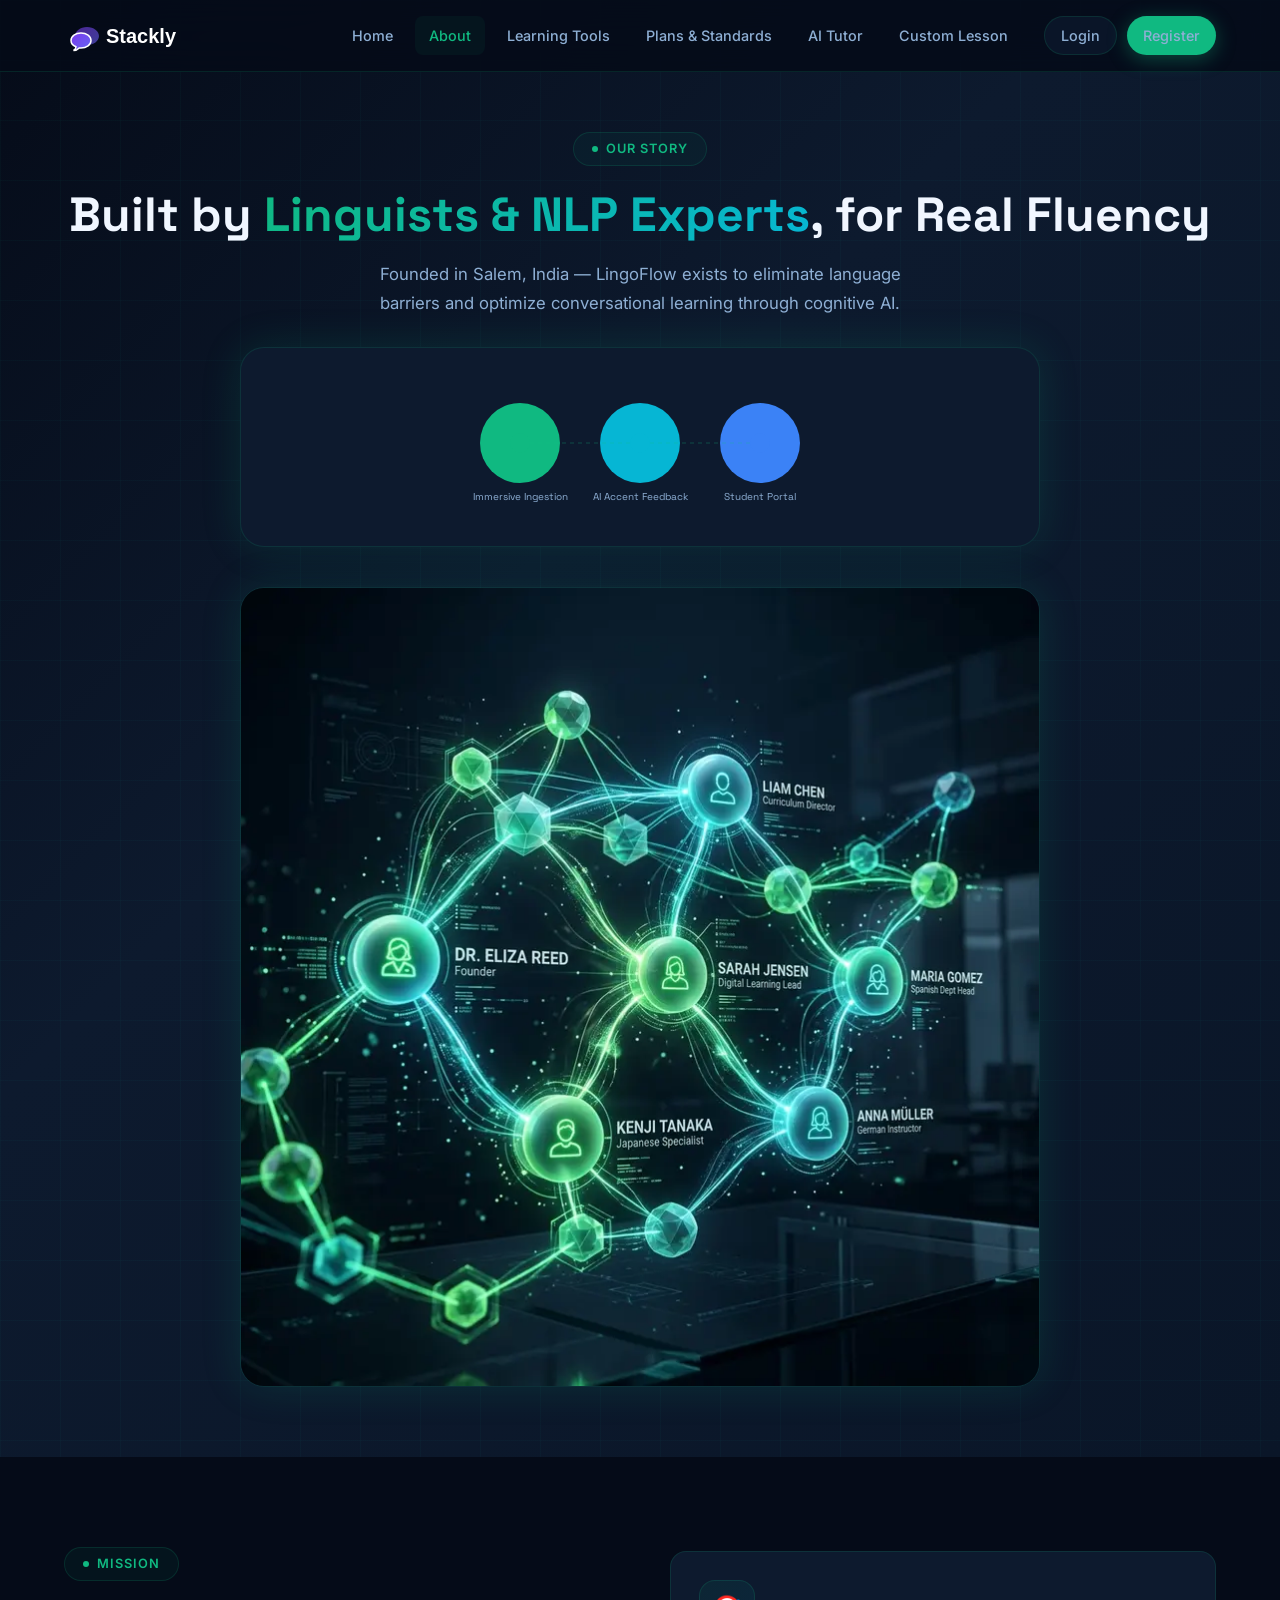
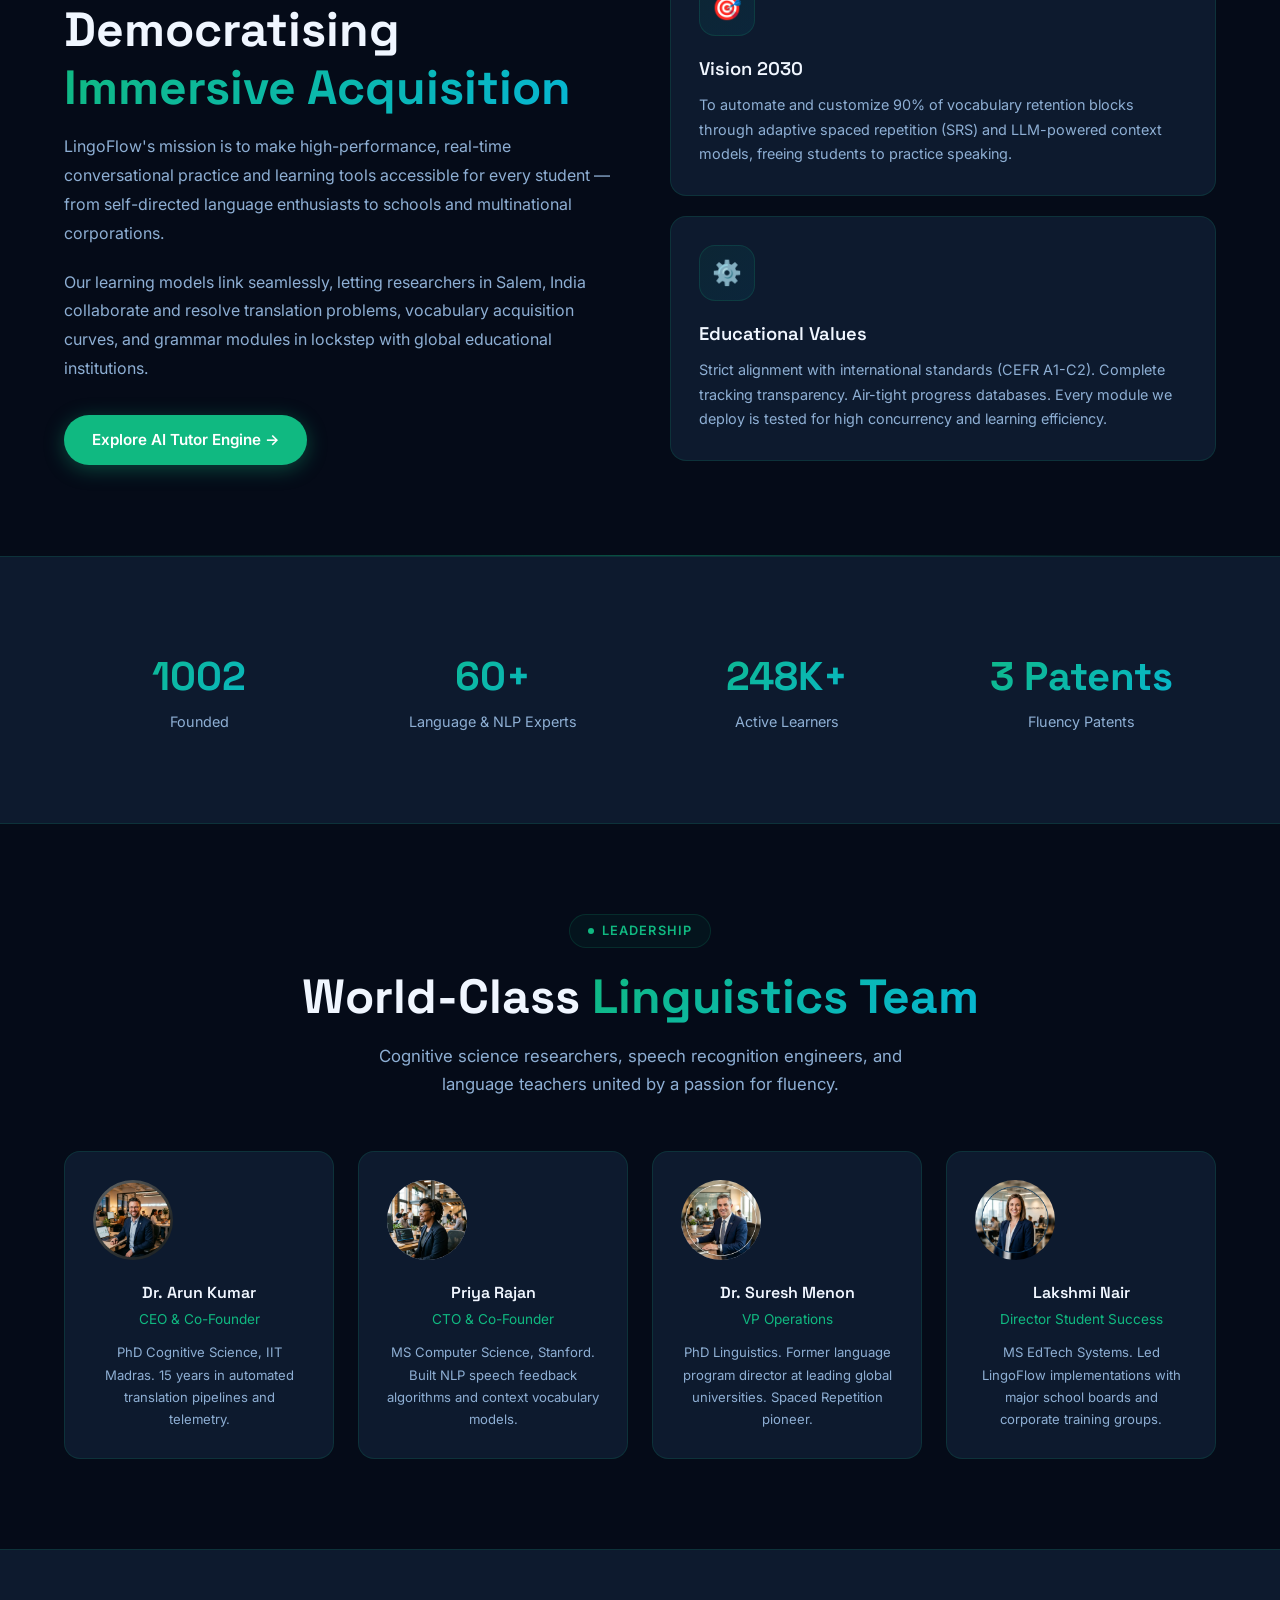
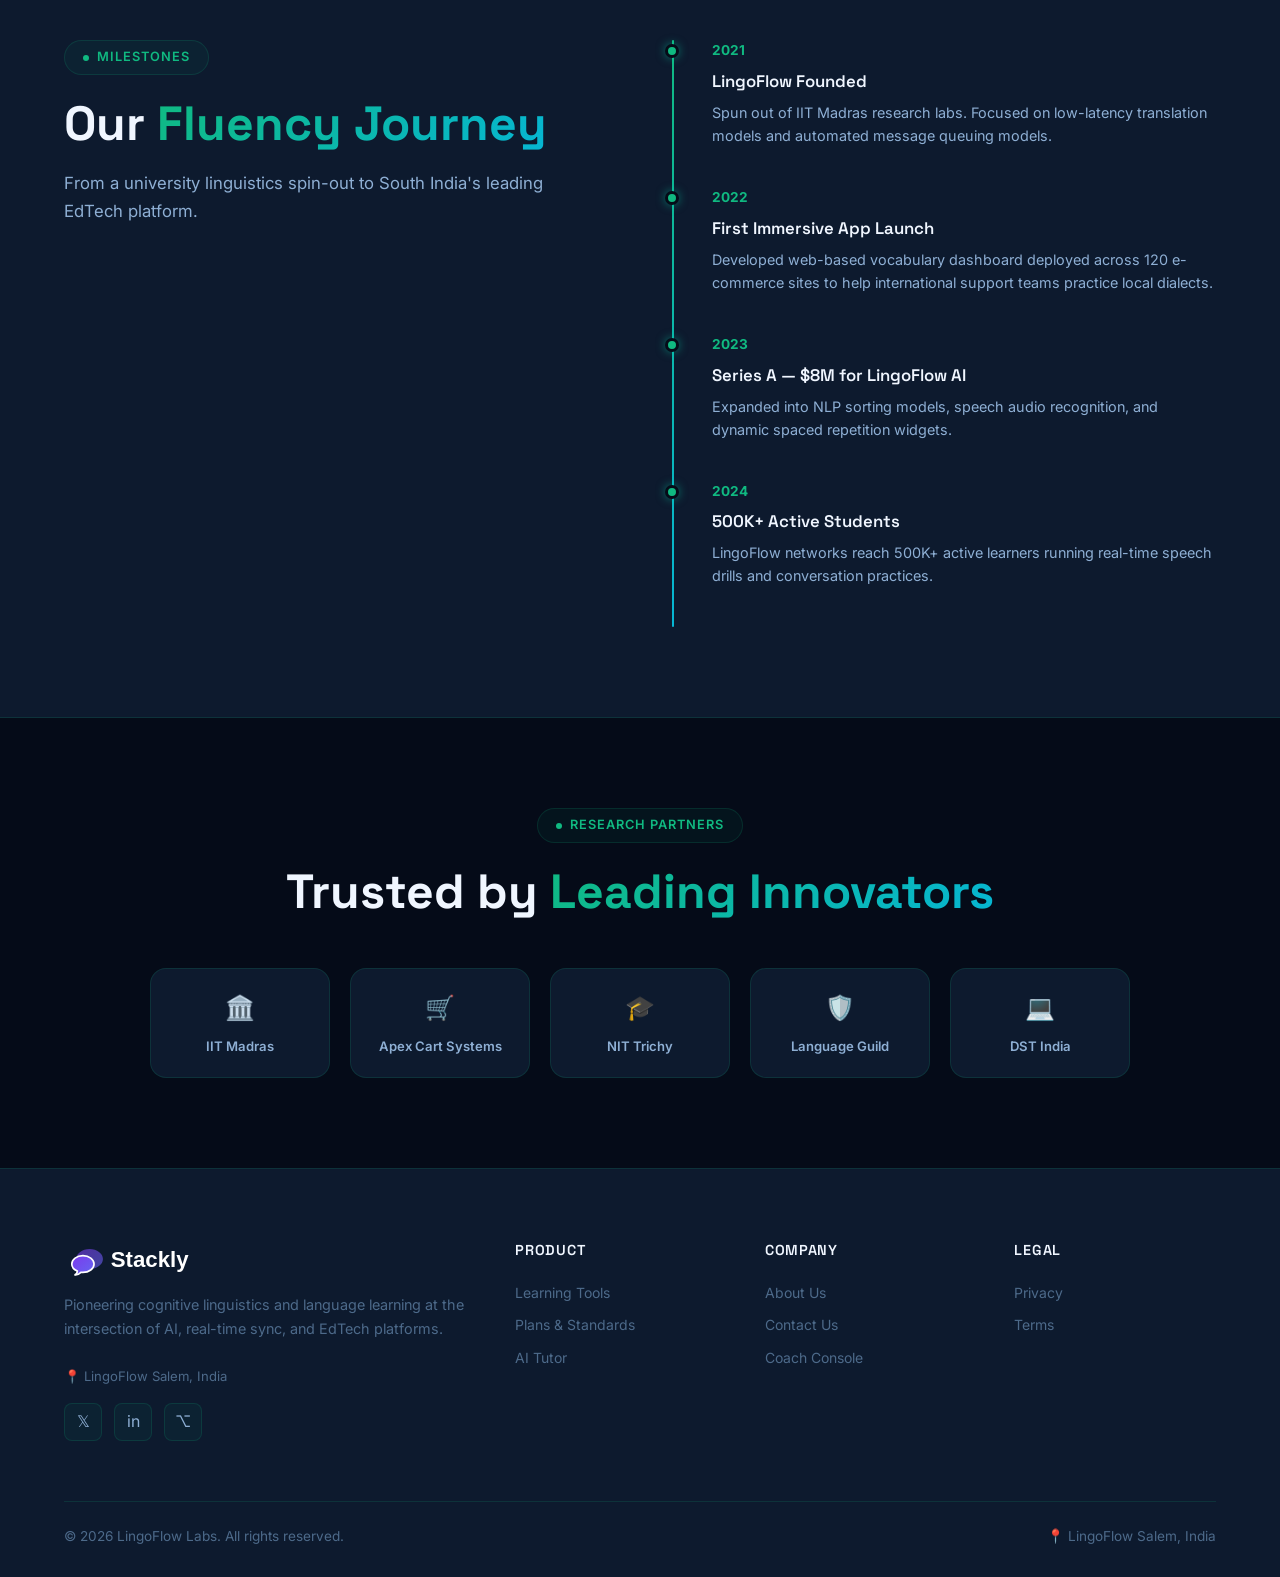
==== about.html @ 43ee75ce "Add files via upload" ====
<!DOCTYPE html>
<html lang="en">
<head>
  <meta charset="UTF-8" /><meta name="viewport" content="width=device-width, initial-scale=1.0" />
  <title>About Us — LingoFlow Labs</title>
  <meta name="description" content="Learn about LingoFlow's mission to streamline language learning, optimize spaced repetition, and build conversational fluency through AI-driven coaching." />
  <link rel="stylesheet" href="css/style.css" /><link rel="stylesheet" href="css/responsive.css" />
</head>
<body>
<div id="preloader"><div class="preloader-inner"><div class="preloader-logo" style="font-family: 'Space Grotesk', sans-serif; font-weight: 700; color: #fff;">Stackly</div><div class="preloader-bar"><div class="preloader-bar-fill"></div></div></div></div>
 
<nav class="navbar">
  <a href="index.html" class="navbar-brand"><img src="logo.svg" alt="Stackly Logo" style="height:36px; width:auto;"></a>
  <div class="navbar-links">
    <a href="index.html">Home</a><a href="about.html" class="active">About</a>
    <a href="devices.html">Learning Tools</a><a href="services.html">Plans &amp; Standards</a>
    <a href="innovations.html">AI Tutor</a><a href="contact.html">Custom Lesson</a>
    <div style="display:flex; gap:10px; margin-left:14px;">
      <a href="login.html" class="btn btn-ghost btn-sm" style="padding:7px 16px; border-radius:var(--radius-pill);">Login</a>
      <a href="register.html" class="btn btn-primary btn-sm" style="padding:7px 16px; border-radius:var(--radius-pill);">Register</a>
    </div>
  </div>
  <button class="navbar-mobile-toggle" id="mobileToggle"><span></span><span></span><span></span></button>
</nav>
<div class="navbar-mobile" id="mobileNav">
  <a href="index.html">Home</a><a href="about.html">About</a><a href="devices.html">Learning Tools</a>
  <a href="services.html">Plans &amp; Standards</a><a href="innovations.html">AI Tutor</a><a href="contact.html">Custom Lesson</a>
  <div class="mobile-access-section" style="display:flex; flex-direction:column; gap:10px; padding:15px; border-top:1px solid rgba(255,255,255,0.05); margin-top:10px;">
    <a href="login.html" class="btn btn-outline" style="width:100%; justify-content:center;">Login</a>
    <a href="register.html" class="btn btn-primary" style="width:100%; justify-content:center;">Register</a>
  </div>
</div>

<section class="page-hero">
  <div class="page-hero-content">
    <div class="section-tag" style="margin:0 auto 20px;">Our Story</div>
    <h1 class="section-title">Built by <span>Linguists &amp; NLP Experts</span>, for Real Fluency</h1>
    <p class="section-subtitle" style="margin:0 auto 30px;">Founded in Salem, India — LingoFlow exists to eliminate language barriers and optimize conversational learning through cognitive AI.</p>
    <div style="max-width:800px; margin:0 auto; border-radius:var(--radius-lg); overflow:hidden; border:1px solid var(--border); box-shadow:var(--shadow-glow); background:var(--bg-card); padding:20px;">
      <!-- Inline Animated SVG Mockup of Language Acquisition Pipeline -->
      <svg viewBox="0 0 400 150" width="100%" height="150" xmlns="http://www.w3.org/2000/svg">
        <style>
          .pulse-circle { animation: pulseCircle 3s infinite ease-in-out; }
          @keyframes pulseCircle { 0%, 100% { transform: scale(1); fill-opacity: 0.1; } 50% { transform: scale(1.15); fill-opacity: 0.3; } }
        </style>
        <circle cx="80" cy="75" r="40" fill="var(--primary)" class="pulse-circle" style="transform-origin: 80px 75px;" />
        <circle cx="200" cy="75" r="40" fill="var(--secondary)" class="pulse-circle" style="transform-origin: 200px 75px; animation-delay: 1s;" />
        <circle cx="320" cy="75" r="40" fill="var(--accent)" class="pulse-circle" style="transform-origin: 320px 75px; animation-delay: 2s;" />
        
        <circle cx="80" cy="75" r="10" fill="var(--primary)" />
        <circle cx="200" cy="75" r="10" fill="var(--secondary)" />
        <circle cx="320" cy="75" r="10" fill="var(--accent)" />
        
        <path d="M 90 75 L 190 75 M 210 75 L 310 75" stroke="var(--border)" stroke-width="2" stroke-dasharray="4" />
        
        <text x="80" y="132" font-family="'Space Grotesk', sans-serif" font-size="10" fill="var(--text-secondary)" text-anchor="middle">Immersive Ingestion</text>
        <text x="200" y="132" font-family="'Space Grotesk', sans-serif" font-size="10" fill="var(--text-secondary)" text-anchor="middle">AI Accent Feedback</text>
        <text x="320" y="132" font-family="'Space Grotesk', sans-serif" font-size="10" fill="var(--text-secondary)" text-anchor="middle">Student Portal</text>
      </svg>
    </div>
    <div style="max-width:800px; margin:40px auto 0; border-radius:var(--radius-lg); overflow:hidden; border:1px solid var(--border); box-shadow:var(--shadow-glow);">
      <img src="about_hero.webp" alt="Prompt: A professional language processing engineering team collaborating in a modern office workspace, purple neon tones, sleek displays showing sentence structures, high quality 3D render." style="width:100%; height:auto; display:block;">
    </div>
  </div>
</section>

<!-- MISSION / VISION -->
<section class="section">
  <div class="container">
    <div class="grid-2" style="gap:60px;">
      <div class="reveal">
        <div class="section-tag">Mission</div>
        <h2 class="section-title">Democratising <span>Immersive Acquisition</span></h2>
        <p style="color:var(--text-secondary);line-height:1.8;margin-bottom:20px;">
          LingoFlow's mission is to make high-performance, real-time conversational practice and learning tools accessible for every student — from self-directed language enthusiasts to schools and multinational corporations.
        </p>
        <p style="color:var(--text-secondary);line-height:1.8;margin-bottom:32px;">
          Our learning models link seamlessly, letting researchers in Salem, India collaborate and resolve translation problems, vocabulary acquisition curves, and grammar modules in lockstep with global educational institutions.
        </p>
        <a href="innovations.html" class="btn btn-primary">Explore AI Tutor Engine →</a>
      </div>
      <div class="reveal reveal-delay-2">
        <div class="card" style="margin-bottom:20px;">
          <div class="card-icon">🎯</div>
          <h3 class="card-title">Vision 2030</h3>
          <p class="card-text">To automate and customize 90% of vocabulary retention blocks through adaptive spaced repetition (SRS) and LLM-powered context models, freeing students to practice speaking.</p>
        </div>
        <div class="card">
          <div class="card-icon">⚙️</div>
          <h3 class="card-title">Educational Values</h3>
          <p class="card-text">Strict alignment with international standards (CEFR A1-C2). Complete tracking transparency. Air-tight progress databases. Every module we deploy is tested for high concurrency and learning efficiency.</p>
        </div>
      </div>
    </div>
  </div>
</section>

<div class="divider-gradient"></div>

<!-- STATS -->
<section class="section-sm" style="background:var(--bg-card);border-top:1px solid var(--border);border-bottom:1px solid var(--border);">
  <div class="container">
    <div class="grid-4">
      <div class="stat-block reveal"><span class="stat-value" data-target="2021">0</span><span class="stat-label">Founded</span></div>
      <div class="stat-block reveal reveal-delay-1"><span class="stat-value" data-target="120" data-suffix="+">0+</span><span class="stat-label">Language &amp; NLP Experts</span></div>
      <div class="stat-block reveal reveal-delay-2"><span class="stat-value" data-target="500" data-suffix="K+">0+</span><span class="stat-label">Active Learners</span></div>
      <div class="stat-block reveal reveal-delay-3"><span class="stat-value" data-target="6" data-suffix=" Patents">0</span><span class="stat-label">Fluency Patents</span></div>
    </div>
  </div>
</section>

<!-- TEAM -->
<section class="section">
  <div class="container">
    <div class="text-center reveal">
      <div class="section-tag">Leadership</div>
      <h2 class="section-title">World-Class <span>Linguistics Team</span></h2>
      <p class="section-subtitle">Cognitive science researchers, speech recognition engineers, and language teachers united by a passion for fluency.</p>
    </div>
    <div class="grid-4" style="margin-top:52px;">
      <div class="card team-card reveal">
        <img src="team_1.webp" alt="Prompt: A professional male customer support manager in a modern tech office, warm lighting, profile picture." style="width: 80px; height: 80px; border-radius: 50%; object-fit: cover; margin-bottom: 20px; display: block;">
        <div class="team-name">Dr. Arun Kumar</div>
        <div class="team-role">CEO &amp; Co-Founder</div>
        <p class="card-text" style="margin-top:10px;font-size:0.82rem;">PhD Cognitive Science, IIT Madras. 15 years in automated translation pipelines and telemetry.</p>
      </div>
      <div class="card team-card reveal reveal-delay-1">
        <img src="team_2.webp" alt="Prompt: A professional female software engineering leader in a modern workspace, profile picture." style="width: 80px; height: 80px; border-radius: 50%; object-fit: cover; margin-bottom: 20px; display: block;">
        <div class="team-name">Priya Rajan</div>
        <div class="team-role">CTO &amp; Co-Founder</div>
        <p class="card-text" style="margin-top:10px;font-size:0.82rem;">MS Computer Science, Stanford. Built NLP speech feedback algorithms and context vocabulary models.</p>
      </div>
      <div class="card team-card reveal reveal-delay-2">
        <img src="team_3.webp" alt="Prompt: A professional male VP of support operations in a corporate office, profile picture." style="width: 80px; height: 80px; border-radius: 50%; object-fit: cover; margin-bottom: 20px; display: block;">
        <div class="team-name">Dr. Suresh Menon</div>
        <div class="team-role">VP Operations</div>
        <p class="card-text" style="margin-top:10px;font-size:0.82rem;">PhD Linguistics. Former language program director at leading global universities. Spaced Repetition pioneer.</p>
      </div>
      <div class="card team-card reveal reveal-delay-3">
        <img src="team_4.webp" alt="Prompt: A professional female customer success director, corporate portrait." style="width: 80px; height: 80px; border-radius: 50%; object-fit: cover; margin-bottom: 20px; display: block;">
        <div class="team-name">Lakshmi Nair</div>
        <div class="team-role">Director Student Success</div>
        <p class="card-text" style="margin-top:10px;font-size:0.82rem;">MS EdTech Systems. Led LingoFlow implementations with major school boards and corporate training groups.</p>
      </div>
    </div>
  </div>
</section>

<!-- TIMELINE -->
<section class="section" style="background:var(--bg-card);border-top:1px solid var(--border);border-bottom:1px solid var(--border);">
  <div class="container">
    <div class="grid-2" style="gap:64px;align-items:flex-start;">
      <div class="reveal">
        <div class="section-tag">Milestones</div>
        <h2 class="section-title">Our <span>Fluency Journey</span></h2>
        <p class="section-subtitle">From a university linguistics spin-out to South India's leading EdTech platform.</p>
      </div>
      <div class="timeline reveal reveal-delay-1">
        <div class="timeline-item">
          <div class="timeline-year">2021</div>
          <div class="timeline-title">LingoFlow Founded</div>
          <div class="timeline-text">Spun out of IIT Madras research labs. Focused on low-latency translation models and automated message queuing models.</div>
        </div>
        <div class="timeline-item">
          <div class="timeline-year">2022</div>
          <div class="timeline-title">First Immersive App Launch</div>
          <div class="timeline-text">Developed web-based vocabulary dashboard deployed across 120 e-commerce sites to help international support teams practice local dialects.</div>
        </div>
        <div class="timeline-item">
          <div class="timeline-year">2023</div>
          <div class="timeline-title">Series A — $8M for LingoFlow AI</div>
          <div class="timeline-text">Expanded into NLP sorting models, speech audio recognition, and dynamic spaced repetition widgets.</div>
        </div>
        <div class="timeline-item">
          <div class="timeline-year">2024</div>
          <div class="timeline-title">500K+ Active Students</div>
          <div class="timeline-text">LingoFlow networks reach 500K+ active learners running real-time speech drills and conversation practices.</div>
        </div>
      </div>
    </div>
  </div>
</section>

<!-- PARTNERS -->
<section class="section">
  <div class="container text-center">
    <div class="reveal">
      <div class="section-tag">Research Partners</div>
      <h2 class="section-title">Trusted by <span>Leading Innovators</span></h2>
    </div>
    <div style="display:flex;flex-wrap:wrap;justify-content:center;gap:20px;margin-top:48px;">
      <div class="card reveal" style="flex:1;min-width:140px;max-width:180px;text-align:center;padding:20px;"><div style="font-size:1.5rem;margin-bottom:8px;">🏛️</div><div style="font-size:0.82rem;font-weight:600;color:var(--text-secondary);">IIT Madras</div></div>
      <div class="card reveal reveal-delay-1" style="flex:1;min-width:140px;max-width:180px;text-align:center;padding:20px;"><div style="font-size:1.5rem;margin-bottom:8px;">🛒</div><div style="font-size:0.82rem;font-weight:600;color:var(--text-secondary);">Apex Cart Systems</div></div>
      <div class="card reveal reveal-delay-2" style="flex:1;min-width:140px;max-width:180px;text-align:center;padding:20px;"><div style="font-size:1.5rem;margin-bottom:8px;">🎓</div><div style="font-size:0.82rem;font-weight:600;color:var(--text-secondary);">NIT Trichy</div></div>
      <div class="card reveal reveal-delay-3" style="flex:1;min-width:140px;max-width:180px;text-align:center;padding:20px;"><div style="font-size:1.5rem;margin-bottom:8px;">🛡️</div><div style="font-size:0.82rem;font-weight:600;color:var(--text-secondary);">Language Guild</div></div>
      <div class="card reveal reveal-delay-1" style="flex:1;min-width:140px;max-width:180px;text-align:center;padding:20px;"><div style="font-size:1.5rem;margin-bottom:8px;">💻</div><div style="font-size:0.82rem;font-weight:600;color:var(--text-secondary);">DST India</div></div>
    </div>
  </div>
</section>

<footer><div class="container-wide">
  <div class="footer-grid">
    <div><img src="logo.svg" alt="Stackly" class="footer-brand" style="height:40px; width:auto; margin-bottom:14px;"><p class="footer-desc">Pioneering cognitive linguistics and language learning at the intersection of AI, real-time sync, and EdTech platforms.</p><p style="font-size:.82rem;color:var(--text-muted);margin-bottom:16px;">📍 LingoFlow Salem, India</p><div class="footer-socials"><a href="404.html" class="footer-social-btn">𝕏</a><a href="404.html" class="footer-social-btn">in</a><a href="404.html" class="footer-social-btn">⌥</a></div></div>
    <div><div class="footer-col-title">Product</div><div class="footer-links"><a href="devices.html">Learning Tools</a><a href="services.html">Plans &amp; Standards</a><a href="innovations.html">AI Tutor</a></div></div>
    <div><div class="footer-col-title">Company</div><div class="footer-links"><a href="about.html">About Us</a><a href="contact.html">Contact Us</a><a href="dashboard.html">Coach Console</a></div></div>
    <div><div class="footer-col-title">Legal</div><div class="footer-links"><a href="404.html">Privacy</a><a href="404.html">Terms</a></div></div>
  </div>
  <div class="footer-bottom"><span>© 2026 LingoFlow Labs. All rights reserved.</span><span>📍 LingoFlow Salem, India</span></div>
</div></footer>
<button id="scrollTop">↑</button>
<script src="js/main.js"></script>
</body></html>
---- css/style.css ----
/* =========================================================
   EdTech - LingoFlow  — Global Stylesheet
   ========================================================= */

@import url('https://fonts.googleapis.com/css2?family=Inter:wght@300;400;500;600;700;800;900&family=Space+Grotesk:wght@300;400;500;600;700&display=swap');

/* ── CSS Variables ─────────────────────────────────────── */
:root {
  --primary: #10b981;
  --primary-dark: #059669;
  --primary-light: #34d399;
  --secondary: #06b6d4;
  --secondary-light: #67e8f9;
  --accent: #3b82f6;
  --accent2: #f59e0b;

  --bg-dark: #050b18;
  --bg-card: #0d1a2e;
  --bg-glass: rgba(13,26,46,0.7);
  --bg-glass2: rgba(16,185,129,0.05);

  --text-primary: #f0f6ff;
  --text-secondary: #8eafd4;
  --text-muted: #4d6a8a;

  --border: rgba(16,185,129,0.15);
  --border2: rgba(6,182,212,0.2);

  --gradient-hero: linear-gradient(135deg, #050b18 0%, #0d1a2e 40%, #0a1628 100%);
  --gradient-primary: linear-gradient(135deg, #10b981, #06b6d4);
  --gradient-card: linear-gradient(135deg, rgba(16,185,129,0.08), rgba(6,182,212,0.08));

  --shadow-glow: 0 0 40px rgba(16,185,129,0.15);
  --shadow-card: 0 8px 32px rgba(0,0,0,0.4);
  --shadow-btn: 0 4px 20px rgba(16,185,129,0.35);

  --radius: 16px;
  --radius-sm: 8px;
  --radius-lg: 24px;
  --radius-pill: 50px;

  --transition: all 0.3s cubic-bezier(0.4,0,0.2,1);
  --transition-slow: all 0.6s cubic-bezier(0.4,0,0.2,1);

  --nav-height: 72px;
  --font-main: 'Inter', sans-serif;
  --font-heading: 'Space Grotesk', sans-serif;
}

/* ── Reset & Base ─────────────────────────────────────── */
*, *::before, *::after { box-sizing: border-box; margin: 0; padding: 0; }

html { scroll-behavior: smooth; font-size: 16px; }

body {
  font-family: var(--font-main);
  background-color: var(--bg-dark);
  color: var(--text-primary);
  line-height: 1.6;
  overflow-x: hidden;
  -webkit-font-smoothing: antialiased;
}

a { text-decoration: none; color: inherit; }
img { max-width: 100%; display: block; }
ul { list-style: none; }
button { cursor: pointer; font-family: inherit; }
input, textarea, select { font-family: inherit; }

/* ── Preloader ──────────────────────────────────────── */
#preloader {
  position: fixed; inset: 0;
  background: var(--bg-dark);
  display: flex; align-items: center; justify-content: center;
  z-index: 9999;
  transition: opacity 0.5s ease, visibility 0.5s ease;
}
#preloader.hidden { opacity: 0; visibility: hidden; }

.preloader-inner {
  display: flex; flex-direction: column; align-items: center; gap: 20px;
}
.preloader-logo {
  font-family: var(--font-heading);
  font-size: 2rem; font-weight: 700;
  background: var(--gradient-primary);
  -webkit-background-clip: text; -webkit-text-fill-color: transparent;
  background-clip: text;
}
.preloader-bar {
  width: 200px; height: 3px;
  background: var(--border);
  border-radius: 99px; overflow: hidden;
}
.preloader-bar-fill {
  height: 100%;
  background: var(--gradient-primary);
  border-radius: 99px;
  animation: preload 1.5s ease-in-out forwards;
}
@keyframes preload {
  0% { width: 0%; }
  100% { width: 100%; }
}

/* ── Navigation ─────────────────────────────────────── */
.navbar {
  position: fixed; top: 0; left: 0; right: 0;
  height: var(--nav-height);
  display: flex; align-items: center;
  padding: 0 5%;
  background: rgba(5,11,24,0.85);
  backdrop-filter: blur(20px);
  -webkit-backdrop-filter: blur(20px);
  border-bottom: 1px solid var(--border);
  z-index: 1000;
  transition: var(--transition);
}
.navbar.scrolled {
  background: rgba(5,11,24,0.95);
  box-shadow: var(--shadow-glow);
}

.navbar-brand {
  font-family: var(--font-heading);
  font-size: 1.5rem; font-weight: 700;
  background: var(--gradient-primary);
  -webkit-background-clip: text; -webkit-text-fill-color: transparent;
  background-clip: text;
  margin-right: auto;
  display: flex; align-items: center; gap: 10px;
  white-space: nowrap;
}
.navbar-brand .brand-icon {
  width: 36px; height: 36px;
  background: var(--gradient-primary);
  border-radius: var(--radius-sm);
  display: flex; align-items: center; justify-content: center;
  font-size: 18px;
  -webkit-text-fill-color: initial; color: #fff;
  flex-shrink: 0;
}

.navbar-links {
  display: flex; align-items: center; gap: 8px;
}
.navbar-links a {
  padding: 8px 14px;
  font-size: 0.9rem; font-weight: 500;
  color: var(--text-secondary);
  border-radius: var(--radius-sm);
  transition: var(--transition);
  white-space: nowrap;
}
.navbar-links a:hover,
.navbar-links a.active {
  color: var(--primary);
  background: var(--bg-glass2);
}

.btn-nav-login {
  padding: 9px 22px;
  background: var(--gradient-primary);
  color: #fff !important;
  border-radius: var(--radius-pill);
  font-weight: 600;
  font-size: 0.875rem;
  margin-left: 8px;
  transition: var(--transition);
  box-shadow: var(--shadow-btn);
}
.btn-nav-login:hover {
  transform: translateY(-2px);
  box-shadow: 0 8px 30px rgba(0,212,170,0.5);
}

/* ── Nav Dropdown (Access Portal) ─────────────────── */
.nav-dropdown {
  position: relative;
  margin-left: 8px;
}
.nav-dropdown-trigger {
  display: inline-flex; align-items: center; gap: 7px;
  padding: 9px 22px;
  background: var(--gradient-primary);
  color: #fff;
  border: none;
  border-radius: var(--radius-pill);
  font-weight: 600;
  font-size: 0.875rem;
  cursor: pointer;
  transition: var(--transition);
  box-shadow: var(--shadow-btn);
  font-family: var(--font-main);
  white-space: nowrap;
}
.nav-dropdown-trigger:hover {
  transform: translateY(-2px);
  box-shadow: 0 8px 30px rgba(0,212,170,0.5);
}
.nav-dropdown-trigger .caret {
  font-size: 0.65rem;
  transition: transform 0.25s ease;
  display: inline-block;
}
.nav-dropdown:hover .caret,
.nav-dropdown.open .caret { transform: rotate(180deg); }

.nav-dropdown-menu {
  position: absolute;
  top: calc(100% + 10px);
  right: 0;
  min-width: 190px;
  background: var(--bg-card);
  border: 1px solid var(--border);
  border-radius: var(--radius);
  padding: 8px;
  box-shadow: 0 16px 48px rgba(0,0,0,0.5);
  opacity: 0;
  visibility: hidden;
  transform: translateY(-8px);
  transition: opacity 0.25s ease, transform 0.25s ease, visibility 0.25s;
  z-index: 2000;
}
.nav-dropdown:hover .nav-dropdown-menu,
.nav-dropdown.open .nav-dropdown-menu {
  opacity: 1;
  visibility: visible;
  transform: translateY(0);
}
.nav-dropdown-menu a {
  display: flex; align-items: center; gap: 10px;
  padding: 11px 14px;
  border-radius: var(--radius-sm);
  font-size: 0.875rem; font-weight: 500;
  color: var(--text-secondary);
  transition: var(--transition);
  text-decoration: none;
}
.nav-dropdown-menu a:hover {
  background: var(--bg-glass2);
  color: var(--primary);
}
.nav-dropdown-menu .menu-icon {
  width: 28px; height: 28px;
  border-radius: 6px;
  background: var(--gradient-card);
  border: 1px solid var(--border);
  display: flex; align-items: center; justify-content: center;
  font-size: 0.85rem;
  flex-shrink: 0;
}
.nav-dropdown-menu .menu-divider {
  height: 1px;
  background: var(--border);
  margin: 6px 0;
}

/* Mobile dropdown items */
.mobile-access-section {
  border-top: 1px solid var(--border) !important;
  margin-top: 20px !important;
  padding-top: 20px !important;
  width: 80% !important;
  max-width: 300px !important;
  display: flex !important;
  flex-direction: column !important;
  gap: 12px !important;
}
.mobile-access-label {
  font-size: 0.72rem;
  font-weight: 700;
  letter-spacing: 0.1em;
  text-transform: uppercase;
  color: var(--text-muted);
  padding: 4px 16px 8px;
}

.navbar-mobile-toggle {
  display: none;
  flex-direction: column; gap: 5px;
  background: none; border: none; padding: 8px;
  cursor: pointer;
}
.navbar-mobile-toggle span {
  display: block;
  width: 24px; height: 2px;
  background: var(--text-primary);
  border-radius: 2px;
  transition: var(--transition);
}
.navbar-mobile-toggle.open span:nth-child(1) { transform: translateY(7px) rotate(45deg); }
.navbar-mobile-toggle.open span:nth-child(2) { opacity: 0; }
.navbar-mobile-toggle.open span:nth-child(3) { transform: translateY(-7px) rotate(-45deg); }

.navbar-mobile {
  display: none !important;
  position: fixed !important;
  top: 0 !important;
  left: 0 !important;
  right: 0 !important;
  bottom: 0 !important;
  width: 100% !important;
  height: 100vh !important;
  height: 100dvh !important;
  background: rgba(5, 11, 24, 0.99) !important;
  backdrop-filter: blur(24px) !important;
  -webkit-backdrop-filter: blur(24px) !important;
  padding: calc(var(--nav-height) + 40px) 5% 40px !important;
  z-index: 99999 !important;
  flex-direction: column !important;
  justify-content: center !important;
  align-items: center !important;
  gap: 20px !important;
  transform: scale(0.95) !important;
  opacity: 0 !important;
  transition: var(--transition) !important;
  pointer-events: none !important;
}
.navbar-mobile.open {
  display: flex !important;
  transform: scale(1) !important;
  opacity: 1 !important;
  pointer-events: all !important;
}
.navbar-mobile a {
  padding: 12px 24px !important;
  font-size: 1.3rem !important;
  font-weight: 600 !important;
  color: var(--text-secondary) !important;
  border-radius: var(--radius-sm) !important;
  transition: var(--transition) !important;
  border-left: 2px solid transparent !important;
  width: 80% !important;
  max-width: 300px !important;
  text-align: center !important;
}
.navbar-mobile a:hover,
.navbar-mobile a.active {
  color: var(--primary) !important;
  background: var(--bg-glass2) !important;
  border-left-color: var(--primary) !important;
}

/* ── Page Wrapper ─────────────────────────────────── */
.page-content { padding-top: var(--nav-height); }

/* ── Section Utilities ────────────────────────────── */
.section { padding: 90px 5%; }
.section-sm { padding: 60px 5%; }
.section-lg { padding: 120px 5%; }

.container { max-width: 1200px; margin: 0 auto; }
.container-wide { max-width: 1400px; margin: 0 auto; }

.section-tag {
  display: inline-flex; align-items: center; gap: 8px;
  background: var(--bg-glass2);
  border: 1px solid var(--border);
  border-radius: var(--radius-pill);
  padding: 6px 18px;
  font-size: 0.8rem; font-weight: 600; letter-spacing: 0.08em;
  color: var(--primary);
  text-transform: uppercase;
  margin-bottom: 20px;
}
.section-tag::before {
  content: '';
  display: block;
  width: 6px; height: 6px;
  background: var(--primary);
  border-radius: 50%;
  animation: pulse 2s ease-in-out infinite;
}
@keyframes pulse {
  0%, 100% { opacity: 1; transform: scale(1); }
  50% { opacity: 0.5; transform: scale(0.8); }
}

.section-title {
  font-family: var(--font-heading);
  font-size: clamp(2rem, 4vw, 3rem);
  font-weight: 700;
  line-height: 1.2;
  color: var(--text-primary);
  margin-bottom: 16px;
}
.section-title span {
  background: var(--gradient-primary);
  -webkit-background-clip: text; -webkit-text-fill-color: transparent;
  background-clip: text;
}
.section-subtitle {
  font-size: 1.05rem;
  color: var(--text-secondary);
  max-width: 540px;
  line-height: 1.7;
}
.text-center { text-align: center; }
.text-center .section-subtitle { margin: 0 auto; }

/* ── Buttons ─────────────────────────────────────── */
.btn {
  display: inline-flex; align-items: center; gap: 8px;
  padding: 13px 28px;
  border-radius: var(--radius-pill);
  font-size: 0.95rem; font-weight: 600;
  transition: var(--transition);
  border: none; outline: none;
}
.btn-primary {
  background: var(--primary);
  color: #fff;
  box-shadow: var(--shadow-btn);
}
.btn-primary:hover {
  background: var(--primary-dark);
  transform: translateY(-3px);
  box-shadow: 0 10px 40px rgba(249, 115, 22, 0.45);
}
.btn-outline {
  background: transparent;
  color: var(--primary);
  border: 1.5px solid var(--primary);
}
.btn-outline:hover {
  background: var(--primary);
  color: #fff;
  transform: translateY(-3px);
}
.btn-ghost {
  background: var(--bg-glass);
  color: var(--text-primary);
  border: 1px solid var(--border);
}
.btn-ghost:hover {
  background: var(--border);
  transform: translateY(-2px);
}
.btn-sm { padding: 9px 20px; font-size: 0.85rem; }
.btn-lg { padding: 16px 40px; font-size: 1.05rem; }

/* ── Cards ─────────────────────────────────────── */
.card {
  background: var(--bg-card);
  border: 1px solid var(--border);
  border-radius: var(--radius);
  padding: 28px;
  transition: var(--transition);
  position: relative;
  overflow: hidden;
}
.card::before {
  content: '';
  position: absolute;
  top: 0; left: 0; right: 0;
  height: 1px;
  background: var(--gradient-primary);
  opacity: 0;
  transition: var(--transition);
}
.card:hover {
  border-color: rgba(0,212,170,0.3);
  box-shadow: var(--shadow-glow);
  transform: translateY(-4px);
}
.card:hover::before { opacity: 1; }

.card-icon {
  width: 56px; height: 56px;
  background: var(--gradient-card);
  border: 1px solid var(--border);
  border-radius: var(--radius);
  display: flex; align-items: center; justify-content: center;
  font-size: 1.5rem;
  margin-bottom: 18px;
}
.card-title {
  font-family: var(--font-heading);
  font-size: 1.15rem; font-weight: 600;
  color: var(--text-primary);
  margin-bottom: 10px;
}
.card-text {
  font-size: 0.9rem;
  color: var(--text-secondary);
  line-height: 1.7;
}

/* ── Grids ──────────────────────────────────────── */
.grid-3 {
  display: grid;
  grid-template-columns: repeat(3, 1fr);
  gap: 24px;
}
.grid-4 {
  display: grid;
  grid-template-columns: repeat(4, 1fr);
  gap: 24px;
}
.grid-2 {
  display: grid;
  grid-template-columns: repeat(2, 1fr);
  gap: 32px;
  align-items: center;
}

/* ── Stat Block ─────────────────────────────────── */
.stat-block {
  text-align: center;
  padding: 28px 20px;
}
.stat-value {
  font-family: var(--font-heading);
  font-size: 2.5rem; font-weight: 800;
  background: var(--gradient-primary);
  -webkit-background-clip: text; -webkit-text-fill-color: transparent;
  background-clip: text;
  display: block;
}
.stat-label {
  font-size: 0.9rem;
  color: var(--text-secondary);
  margin-top: 4px;
}

/* ── Badge ──────────────────────────────────────── */
.badge {
  display: inline-flex; align-items: center; gap: 5px;
  padding: 4px 12px;
  border-radius: var(--radius-pill);
  font-size: 0.75rem; font-weight: 600;
  letter-spacing: 0.04em;
}
.badge-primary { background: rgba(0,212,170,0.15); color: var(--primary); }
.badge-purple { background: rgba(16,185,129,0.15); color: var(--secondary-light); }
.badge-blue { background: rgba(6,182,212,0.15); color: var(--accent); }
.badge-yellow { background: rgba(245,158,11,0.15); color: var(--accent2); }

/* ── Tags/Pills ─────────────────────────────────── */
.tag {
  display: inline-block;
  padding: 5px 14px;
  background: var(--bg-glass2);
  border: 1px solid var(--border);
  border-radius: var(--radius-pill);
  font-size: 0.8rem; font-weight: 500;
  color: var(--text-secondary);
  cursor: pointer;
  transition: var(--transition);
}
.tag:hover, .tag.active {
  background: var(--primary);
  border-color: var(--primary);
  color: #fff;
}

/* ── Hero Section ─────────────────────────────── */
.hero {
  min-height: 100vh;
  display: flex; align-items: center;
  padding: calc(var(--nav-height) + 40px) 5% 80px;
  position: relative;
  overflow: hidden;
  background: var(--gradient-hero);
}
.hero-bg-grid {
  position: absolute; inset: 0;
  background-image:
    linear-gradient(rgba(0,212,170,0.03) 1px, transparent 1px),
    linear-gradient(90deg, rgba(0,212,170,0.03) 1px, transparent 1px);
  background-size: 60px 60px;
  pointer-events: none;
}
.hero-orb {
  position: absolute;
  border-radius: 50%;
  filter: blur(80px);
  pointer-events: none;
}
.hero-orb-1 {
  width: 500px; height: 500px;
  background: radial-gradient(circle, rgba(0,212,170,0.12) 0%, transparent 70%);
  top: -150px; right: -100px;
}
.hero-orb-2 {
  width: 400px; height: 400px;
  background: radial-gradient(circle, rgba(16,185,129,0.1) 0%, transparent 70%);
  bottom: -100px; left: 5%;
}

.hero-content { position: relative; z-index: 2; max-width: 680px; }
.hero-label {
  display: inline-flex; align-items: center; gap: 10px;
  background: var(--bg-glass2);
  border: 1px solid var(--border);
  border-radius: var(--radius-pill);
  padding: 8px 20px;
  font-size: 0.8rem; font-weight: 600; letter-spacing: 0.1em;
  color: var(--primary);
  text-transform: uppercase;
  margin-bottom: 28px;
}
.hero-label .dot {
  width: 7px; height: 7px;
  background: var(--primary);
  border-radius: 50%;
  animation: pulse 2s infinite;
}

.hero-title {
  font-family: var(--font-heading);
  font-size: clamp(2.5rem, 6vw, 4.5rem);
  font-weight: 800;
  line-height: 1.1;
  margin-bottom: 24px;
  color: var(--text-primary);
}
.hero-title .gradient-text {
  background: var(--gradient-primary);
  -webkit-background-clip: text; -webkit-text-fill-color: transparent;
  background-clip: text;
}

.hero-desc {
  font-size: 1.1rem;
  color: var(--text-secondary);
  line-height: 1.8;
  margin-bottom: 40px;
  max-width: 560px;
}

.hero-actions {
  display: flex; gap: 16px; flex-wrap: wrap;
  align-items: center;
}

.hero-visual {
  position: absolute;
  right: 5%; top: 50%;
  transform: translateY(-50%);
  width: 480px;
  z-index: 2;
}

/* ── Ticker ─────────────────────────────────────── */
.ticker-wrap {
  background: var(--bg-card);
  border-top: 1px solid var(--border);
  border-bottom: 1px solid var(--border);
  overflow: hidden;
  padding: 14px 0;
  display: flex; align-items: center;
}
.ticker-label {
  background: var(--gradient-primary);
  color: #fff;
  padding: 4px 18px;
  font-size: 0.75rem; font-weight: 700;
  letter-spacing: 0.1em;
  text-transform: uppercase;
  white-space: nowrap;
  flex-shrink: 0;
  margin-right: 24px;
}
.ticker-track {
  display: flex; gap: 60px;
  animation: ticker 25s linear infinite;
  white-space: nowrap;
}
.ticker-track:hover { animation-play-state: paused; }
@keyframes ticker {
  0% { transform: translateX(0); }
  100% { transform: translateX(-50%); }
}
.ticker-item {
  font-size: 0.875rem;
  color: var(--text-secondary);
  display: flex; align-items: center; gap: 8px;
}
.ticker-item::before {
  content: '⬡';
  color: var(--primary);
  font-size: 0.7rem;
}

/* ── Feature Cards ─────────────────────────────── */
.feature-card {
  background: var(--gradient-card);
  border: 1px solid var(--border);
  border-radius: var(--radius);
  padding: 32px 28px;
  transition: var(--transition);
  position: relative;
  overflow: hidden;
}
.feature-card:hover {
  border-color: rgba(0,212,170,0.3);
  box-shadow: var(--shadow-glow);
  transform: translateY(-6px);
}
.feature-card-num {
  font-size: 0.75rem; font-weight: 700; letter-spacing: 0.15em;
  color: var(--text-muted);
  text-transform: uppercase;
  margin-bottom: 12px;
}

/* ── Timeline ──────────────────────────────────── */
.timeline {
  position: relative;
  padding-left: 40px;
}
.timeline::before {
  content: '';
  position: absolute;
  left: 0; top: 0; bottom: 0;
  width: 2px;
  background: var(--gradient-primary);
  border-radius: 2px;
}
.timeline-item {
  position: relative;
  padding-bottom: 40px;
}
.timeline-item::before {
  content: '';
  position: absolute;
  left: -47px; top: 4px;
  width: 14px; height: 14px;
  border-radius: 50%;
  background: var(--primary);
  border: 3px solid var(--bg-dark);
  box-shadow: 0 0 10px rgba(0,212,170,0.5);
}
.timeline-year {
  color: var(--primary);
  font-size: 0.85rem; font-weight: 700;
  margin-bottom: 6px;
}
.timeline-title {
  font-family: var(--font-heading);
  font-size: 1.05rem; font-weight: 600;
  margin-bottom: 6px;
}
.timeline-text { font-size: 0.9rem; color: var(--text-secondary); }

/* ── Team Card ─────────────────────────────────── */
.team-card { text-align: center; }
.team-avatar {
  width: 90px; height: 90px;
  border-radius: 50%;
  margin: 0 auto 16px;
  display: flex; align-items: center; justify-content: center;
  font-size: 2rem;
  background: var(--gradient-card);
  border: 2px solid var(--border);
  font-weight: 700;
  color: var(--primary);
  font-family: var(--font-heading);
}
.team-name {
  font-family: var(--font-heading);
  font-size: 1rem; font-weight: 600;
  margin-bottom: 4px;
}
.team-role {
  font-size: 0.85rem;
  color: var(--primary);
}

/* ── Process Steps ─────────────────────────────── */
.step-number {
  width: 52px; height: 52px;
  border-radius: 50%;
  display: flex; align-items: center; justify-content: center;
  font-family: var(--font-heading);
  font-size: 1.2rem; font-weight: 700;
  background: var(--gradient-primary);
  color: #fff;
  margin-bottom: 16px;
  flex-shrink: 0;
}

/* ── Forms ─────────────────────────────────────── */
.form-group { margin-bottom: 20px; }
.form-label {
  display: block; font-size: 0.85rem; font-weight: 500;
  color: var(--text-secondary);
  margin-bottom: 8px;
}
.form-control {
  width: 100%; padding: 13px 18px;
  background: var(--bg-card);
  border: 1px solid var(--border);
  border-radius: var(--radius-sm);
  color: var(--text-primary);
  font-size: 0.95rem;
  transition: var(--transition);
  outline: none;
}
.form-control:focus {
  border-color: var(--primary);
  box-shadow: 0 0 0 3px rgba(0,212,170,0.1);
}
.form-control::placeholder { color: var(--text-muted); }

textarea.form-control { resize: vertical; min-height: 120px; }

/* ── Accordion / FAQ ────────────────────────────── */
.accordion-item {
  border: 1px solid var(--border);
  border-radius: var(--radius-sm);
  overflow: hidden;
  margin-bottom: 12px;
}
.accordion-header {
  width: 100%; padding: 18px 22px;
  display: flex; justify-content: space-between; align-items: center;
  background: var(--bg-card);
  border: none; color: var(--text-primary);
  font-size: 0.95rem; font-weight: 500;
  cursor: pointer;
  transition: var(--transition);
}
.accordion-header:hover { background: var(--bg-glass2); }
.accordion-header .chevron {
  transition: var(--transition);
  color: var(--primary);
  font-size: 0.8rem;
}
.accordion-item.open .accordion-header .chevron {
  transform: rotate(180deg);
}
.accordion-body {
  max-height: 0; overflow: hidden;
  transition: max-height 0.35s ease, padding 0.35s ease;
  background: var(--bg-card);
  padding: 0 22px;
  font-size: 0.9rem;
  color: var(--text-secondary);
  line-height: 1.7;
}
.accordion-item.open .accordion-body {
  max-height: 200px;
  padding: 16px 22px 20px;
}

/* ── Pricing Cards ───────────────────────────── */
.pricing-card {
  background: var(--bg-card);
  border: 1px solid var(--border);
  border-radius: var(--radius);
  padding: 36px 32px;
  transition: var(--transition);
  position: relative;
}
.pricing-card.featured {
  border-color: var(--primary);
  box-shadow: var(--shadow-glow);
}
.pricing-card.featured::before {
  content: 'Most Popular';
  position: absolute;
  top: -14px; left: 50%;
  transform: translateX(-50%);
  background: var(--gradient-primary);
  color: #fff;
  padding: 4px 20px;
  border-radius: var(--radius-pill);
  font-size: 0.75rem; font-weight: 700;
  white-space: nowrap;
}
.pricing-price {
  font-family: var(--font-heading);
  font-size: 2.8rem; font-weight: 800;
  color: var(--text-primary);
}
.pricing-price sup { font-size: 1.4rem; vertical-align: super; }
.pricing-price span { font-size: 1rem; color: var(--text-muted); font-weight: 400; }
.pricing-features {
  margin: 24px 0;
  display: flex; flex-direction: column; gap: 12px;
}
.pricing-features li {
  display: flex; align-items: center; gap: 10px;
  font-size: 0.9rem; color: var(--text-secondary);
}
.pricing-features li::before { content: '✓'; color: var(--primary); font-weight: 700; }

/* ── CTA Banner ─────────────────────────────── */
.cta-banner {
  background: var(--gradient-card);
  border: 1px solid var(--border);
  border-radius: var(--radius-lg);
  padding: 70px 60px;
  text-align: center;
  position: relative;
  overflow: hidden;
}
.cta-banner::before {
  content: '';
  position: absolute;
  inset: 0;
  background: var(--gradient-primary);
  opacity: 0.04;
}

/* ── Footer ─────────────────────────────────── */
footer {
  background: var(--bg-card);
  border-top: 1px solid var(--border);
  padding: 70px 5% 30px;
}
.footer-grid {
  display: grid;
  grid-template-columns: 2fr 1fr 1fr 1fr;
  gap: 48px;
  margin-bottom: 60px;
}
.footer-brand {
  font-family: var(--font-heading);
  font-size: 1.4rem; font-weight: 700;
  background: var(--gradient-primary);
  -webkit-background-clip: text; -webkit-text-fill-color: transparent;
  background-clip: text;
  margin-bottom: 14px;
}
.footer-desc {
  font-size: 0.9rem;
  color: var(--text-muted);
  line-height: 1.7;
  margin-bottom: 24px;
}
.footer-socials {
  display: flex; gap: 12px;
}
.footer-social-btn {
  width: 38px; height: 38px;
  border-radius: var(--radius-sm);
  background: var(--bg-glass2);
  border: 1px solid var(--border);
  display: flex; align-items: center; justify-content: center;
  font-size: 1rem;
  color: var(--text-secondary);
  transition: var(--transition);
  cursor: pointer;
}
.footer-social-btn:hover {
  background: var(--primary);
  border-color: var(--primary);
  color: #fff;
  transform: translateY(-3px);
}
.footer-col-title {
  font-family: var(--font-heading);
  font-size: 0.9rem; font-weight: 600; letter-spacing: 0.05em;
  color: var(--text-primary);
  text-transform: uppercase;
  margin-bottom: 20px;
}
.footer-links {
  display: flex; flex-direction: column; gap: 10px;
}
.footer-links a {
  font-size: 0.875rem;
  color: var(--text-muted);
  transition: var(--transition);
}
.footer-links a:hover { color: var(--primary); padding-left: 4px; }

.footer-bottom {
  border-top: 1px solid var(--border);
  padding-top: 24px;
  display: flex; justify-content: space-between; align-items: center;
  font-size: 0.85rem;
  color: var(--text-muted);
  flex-wrap: wrap;
  gap: 12px;
}

/* ── Scroll To Top ────────────────────────────── */
#scrollTop {
  position: fixed; bottom: 30px; right: 30px;
  width: 46px; height: 46px;
  background: var(--gradient-primary);
  border: none; border-radius: 50%;
  color: #fff; font-size: 1.2rem;
  display: none; align-items: center; justify-content: center;
  cursor: pointer; z-index: 900;
  box-shadow: var(--shadow-btn);
  transition: var(--transition);
}
#scrollTop.show { display: flex; }
#scrollTop:hover { transform: translateY(-4px); }

/* ── Reveal Animations ─────────────────────────── */
.reveal {
  opacity: 0;
  transform: translateY(30px);
  transition: opacity 0.7s ease, transform 0.7s ease;
}
.reveal.visible {
  opacity: 1;
  transform: translateY(0);
}
.reveal-delay-1 { transition-delay: 0.1s; }
.reveal-delay-2 { transition-delay: 0.2s; }
.reveal-delay-3 { transition-delay: 0.3s; }
.reveal-delay-4 { transition-delay: 0.4s; }

/* ── Divider ──────────────────────────────────── */
.divider {
  height: 1px;
  background: var(--border);
  margin: 0 5%;
}
.divider-gradient {
  height: 1px;
  background: linear-gradient(90deg, transparent, var(--primary), transparent);
  margin: 0 5%;
  opacity: 0.4;
}

/* ── Glassmorphism boxes ──────────────────────── */
.glass-box {
  background: var(--bg-glass);
  backdrop-filter: blur(20px);
  border: 1px solid var(--border);
  border-radius: var(--radius);
}

/* ── Page Hero (non-home) ─────────────────────── */
.page-hero {
  padding: calc(var(--nav-height) + 60px) 5% 70px;
  text-align: center;
  background: var(--gradient-hero);
  position: relative;
  overflow: hidden;
}
.page-hero::after {
  content: '';
  position: absolute; inset: 0;
  background-image:
    linear-gradient(rgba(0,212,170,0.03) 1px, transparent 1px),
    linear-gradient(90deg, rgba(0,212,170,0.03) 1px, transparent 1px);
  background-size: 60px 60px;
}
.page-hero-content { position: relative; z-index: 2; }

/* ── Dashboard ─────────────────────────────────── */
.dashboard-layout {
  display: grid;
  grid-template-columns: 260px 1fr;
  min-height: calc(100vh - var(--nav-height));
  margin-top: var(--nav-height);
}
.dashboard-sidebar {
  background: var(--bg-card);
  border-right: 1px solid var(--border);
  padding: 30px 20px;
  position: sticky; top: var(--nav-height);
  height: calc(100vh - var(--nav-height));
  overflow-y: auto;
}
.sidebar-nav-item {
  display: flex; align-items: center; gap: 12px;
  padding: 11px 14px;
  border-radius: var(--radius-sm);
  color: var(--text-secondary);
  font-size: 0.9rem; font-weight: 500;
  cursor: pointer;
  transition: var(--transition);
  margin-bottom: 4px;
}
.sidebar-nav-item:hover,
.sidebar-nav-item.active {
  background: var(--bg-glass2);
  color: var(--primary);
}
.sidebar-nav-item .icon { font-size: 1.1rem; }

.dashboard-main { padding: 32px; overflow-y: auto; }
.dashboard-header { margin-bottom: 32px; }
.dashboard-title {
  font-family: var(--font-heading);
  font-size: 1.6rem; font-weight: 700;
}
.dashboard-subtitle { color: var(--text-secondary); font-size: 0.9rem; }

.metrics-grid {
  display: grid;
  grid-template-columns: repeat(4, 1fr);
  gap: 20px;
  margin-bottom: 28px;
}
.metric-card {
  background: var(--bg-card);
  border: 1px solid var(--border);
  border-radius: var(--radius);
  padding: 22px 20px;
  transition: var(--transition);
}
.metric-card:hover { transform: translateY(-3px); box-shadow: var(--shadow-glow); }
.metric-label {
  font-size: 0.8rem; font-weight: 500; color: var(--text-muted);
  text-transform: uppercase; letter-spacing: 0.08em;
  margin-bottom: 10px;
}
.metric-value {
  font-family: var(--font-heading);
  font-size: 2rem; font-weight: 700;
  color: var(--primary);
}
.metric-change {
  font-size: 0.8rem; margin-top: 6px;
  display: flex; align-items: center; gap: 4px;
}
.metric-change.up { color: #22c55e; }
.metric-change.down { color: #ef4444; }

/* Chart Placeholder */
.chart-container {
  background: var(--bg-card);
  border: 1px solid var(--border);
  border-radius: var(--radius);
  padding: 24px;
  margin-bottom: 24px;
}
.chart-title {
  font-family: var(--font-heading);
  font-size: 1rem; font-weight: 600;
  margin-bottom: 20px;
  display: flex; justify-content: space-between; align-items: center;
}
.chart-bars {
  display: flex; align-items: flex-end; gap: 8px;
  height: 160px;
}
.chart-bar {
  flex: 1; border-radius: 4px 4px 0 0;
  background: var(--gradient-primary);
  opacity: 0.7;
  transition: opacity 0.2s;
  min-height: 10px;
}
.chart-bar:hover { opacity: 1; }

/* Table */
.data-table {
  width: 100%;
  border-collapse: collapse;
}
.data-table th {
  text-align: left;
  padding: 12px 16px;
  font-size: 0.78rem; font-weight: 600;
  color: var(--text-muted);
  text-transform: uppercase; letter-spacing: 0.08em;
  border-bottom: 1px solid var(--border);
}
.data-table td {
  padding: 14px 16px;
  font-size: 0.88rem;
  color: var(--text-secondary);
  border-bottom: 1px solid rgba(0,212,170,0.05);
}
.data-table tr:hover td { background: var(--bg-glass2); }
.data-table tr:last-child td { border-bottom: none; }

/* ── Breadcrumb ─────────────────────────────── */
.breadcrumb {
  display: flex; align-items: center; gap: 8px;
  font-size: 0.85rem; color: var(--text-muted);
  margin-bottom: 12px;
}
.breadcrumb a { color: var(--primary); }
.breadcrumb span { color: var(--text-muted); }

/* ── Toast Notifications ─────────────────────── */
.toast-container {
  position: fixed;
  bottom: 24px;
  right: 24px;
  display: flex;
  flex-direction: column;
  gap: 12px;
  z-index: 10000;
  max-width: 380px;
  width: 100%;
  pointer-events: none;
}
.toast-notification {
  pointer-events: auto;
  background: var(--bg-card);
  border: 1px solid var(--border);
  box-shadow: 0 12px 40px rgba(0,0,0,0.5), var(--shadow-glow);
  padding: 16px 20px;
  border-radius: var(--radius);
  display: flex;
  align-items: flex-start;
  gap: 14px;
  transform: translateX(120%);
  animation: slideInToast 0.4s cubic-bezier(0.34, 1.56, 0.64, 1) forwards;
  position: relative;
  overflow: hidden;
  transition: var(--transition);
}
.toast-notification::before {
  content: '';
  position: absolute;
  left: 0; top: 0; bottom: 0;
  width: 4px;
  background: var(--gradient-primary);
}
.toast-notification.closing {
  animation: slideOutToast 0.3s ease forwards;
}
@keyframes slideInToast {
  to { transform: translateX(0); }
}
@keyframes slideOutToast {
  to { transform: translateX(120%); opacity: 0; }
}

/* ── Sliding Ticket Drawer ───────────────────── */
.drawer-overlay {
  position: fixed;
  inset: 0;
  background: rgba(5,11,24,0.7);
  backdrop-filter: blur(8px);
  z-index: 9998;
  opacity: 0;
  visibility: hidden;
  transition: var(--transition);
}
.drawer-overlay.open {
  opacity: 1;
  visibility: visible;
}
.ticket-drawer {
  position: fixed;
  top: 0;
  right: 0;
  bottom: 0;
  width: 460px;
  max-width: 100%;
  background: var(--bg-card);
  border-left: 1px solid var(--border);
  box-shadow: -10px 0 40px rgba(0,0,0,0.6);
  z-index: 9999;
  transform: translateX(100%);
  transition: transform 0.4s cubic-bezier(0.16, 1, 0.3, 1);
  display: flex;
  flex-direction: column;
}
.ticket-drawer.open {
  transform: translateX(0);
}
.drawer-header {
  padding: 24px;
  border-bottom: 1px solid var(--border);
  display: flex;
  justify-content: space-between;
  align-items: center;
}
.drawer-body {
  padding: 24px;
  flex: 1;
  overflow-y: auto;
}
.drawer-footer {
  padding: 20px 24px;
  border-top: 1px solid var(--border);
  display: flex;
  gap: 12px;
  background: var(--bg-dark);
}

/* ── AI Chat Widget ─────────────────────────── */
.chat-container {
  display: flex;
  flex-direction: column;
  height: 350px;
  background: var(--bg-dark);
  border: 1px solid var(--border);
  border-radius: var(--radius);
  overflow: hidden;
}
.chat-messages {
  flex: 1;
  padding: 16px;
  overflow-y: auto;
  display: flex;
  flex-direction: column;
  gap: 12px;
}
.chat-bubble {
  max-width: 80%;
  padding: 10px 16px;
  border-radius: var(--radius);
  font-size: 0.88rem;
  line-height: 1.5;
  animation: messagePop 0.3s cubic-bezier(0.34, 1.56, 0.64, 1) forwards;
  transform-origin: left bottom;
}
.chat-bubble.bot {
  background: var(--bg-card);
  border: 1px solid var(--border);
  color: var(--text-primary);
  align-self: flex-start;
}
.chat-bubble.user {
  background: var(--gradient-primary);
  color: #fff;
  align-self: flex-end;
  transform-origin: right bottom;
}
@keyframes messagePop {
  from { transform: scale(0.8); opacity: 0; }
  to { transform: scale(1); opacity: 1; }
}
.typing-dots {
  display: inline-flex;
  gap: 4px;
  align-items: center;
  padding: 10px 16px;
}
.typing-dot {
  width: 6px;
  height: 6px;
  background: var(--text-muted);
  border-radius: 50%;
  animation: typingBounce 1.4s infinite ease-in-out both;
}
.typing-dot:nth-child(1) { animation-delay: -0.32s; }
.typing-dot:nth-child(2) { animation-delay: -0.16s; }
@keyframes typingBounce {
  0%, 80%, 100% { transform: scale(0); }
  40% { transform: scale(1); }
}
.chat-input-area {
  display: flex;
  border-top: 1px solid var(--border);
  background: var(--bg-card);
}
.chat-input {
  flex: 1;
  background: transparent;
  border: none;
  padding: 14px 18px;
  color: var(--text-primary);
  outline: none;
  font-size: 0.9rem;
}
.chat-send-btn {
  background: none;
  border: none;
  color: var(--primary);
  padding: 0 20px;
  font-weight: 600;
  transition: var(--transition);
}
.chat-send-btn:hover {
  color: var(--secondary-light);
  transform: scale(1.05);
}

/* ── SLA and Ticket Row Actions ─────────────── */
.sla-timer {
  font-family: monospace;
  font-weight: bold;
  letter-spacing: 0.05em;
}
.sla-timer.warning {
  color: #fbbf24;
  animation: pulseYellow 1.5s infinite;
}
.sla-timer.danger {
  color: #ef4444;
  animation: pulseRed 1s infinite;
}
@keyframes pulseYellow {
  0%, 100% { opacity: 1; }
  50% { opacity: 0.6; }
}
@keyframes pulseRed {
  0%, 100% { opacity: 1; }
  50% { opacity: 0.4; }
}
.ticket-row {
  transition: var(--transition);
  cursor: pointer;
}
.ticket-row.updating {
  background: rgba(34, 197, 94, 0.15) !important;
}
.ticket-row.resolved {
  opacity: 0.65;
}
.badge-red {
  background: rgba(239, 68, 68, 0.15);
  color: #ef4444;
}
.badge-green {
  background: rgba(34, 197, 94, 0.15);
  color: #22c55e;
}
.badge-orange {
  background: rgba(249, 115, 22, 0.15);
  color: #f97316;
}
---- css/responsive.css ----
/* =========================================================
   EdTech - LingoFlow  — Responsive Styles
   ========================================================= */

/* ── Large Desktop – 1400px+ ─────────────────────────── */
@media (max-width: 1400px) {
  .hero-visual { width: 400px; right: 3%; }
}

/* ── Desktop 1200px ─────────────────────────────────── */
@media (max-width: 1200px) {
  .section { padding: 70px 4%; }
  .section-lg { padding: 90px 4%; }
  .hero { padding: calc(var(--nav-height) + 30px) 4% 70px; }

  .hero-title { font-size: clamp(2rem, 5vw, 3.5rem); }
  .hero-visual { width: 340px; }

  .grid-4 { grid-template-columns: repeat(2, 1fr); }

  .metrics-grid { grid-template-columns: repeat(2, 1fr); }

  .footer-grid { grid-template-columns: 1.5fr 1fr 1fr 1fr; gap: 32px; }
}

/* ── Tablet 1024px ───────────────────────────────────── */
@media (max-width: 1024px) {
  :root { --nav-height: 64px; }

  .navbar-links { display: none; }
  .navbar-mobile-toggle { display: flex; }

  .hero { flex-direction: column; text-align: center; align-items: center; }
  .hero-content { max-width: 100%; }
  .hero-actions { justify-content: center; }
  .hero-desc { max-width: 100%; }
  .hero-visual {
    position: relative;
    right: auto; top: auto; transform: none;
    width: 100%; max-width: 420px;
    margin-top: 48px;
  }

  .grid-3 { grid-template-columns: repeat(2, 1fr); }
  .grid-2 { grid-template-columns: 1fr; }

  .footer-grid { grid-template-columns: 1fr 1fr; }

  .dashboard-layout { grid-template-columns: 1fr; }
  .dashboard-sidebar {
    position: static;
    height: auto;
    display: flex; flex-wrap: wrap; gap: 8px;
    padding: 16px 20px;
  }
  .sidebar-nav-item { flex: 0 0 auto; margin-bottom: 0; }
  .dashboard-main { padding: 20px; }
}

/* ── Tablet Small 768px ─────────────────────────────── */
@media (max-width: 768px) {
  .section { padding: 60px 5%; }
  .section-sm { padding: 40px 5%; }
  .section-lg { padding: 70px 5%; }

  .section-title { font-size: clamp(1.6rem, 5vw, 2.4rem); }

  .hero-label { font-size: 0.75rem; }
  .hero-title { font-size: clamp(1.8rem, 6vw, 2.8rem); }
  .hero-desc { font-size: 1rem; }
  .hero-actions { flex-direction: column; align-items: center; width: 100%; }
  .hero-actions .btn { width: 100%; max-width: 300px; justify-content: center; }

  .grid-3 { grid-template-columns: 1fr; }

  .cta-banner { padding: 48px 28px; }

  .footer-grid { grid-template-columns: 1fr 1fr; gap: 32px; }

  .metrics-grid { grid-template-columns: 1fr 1fr; }

  .pricing-card { margin-bottom: 16px; }
}

/* ── Mobile 480px ───────────────────────────────────── */
@media (max-width: 480px) {
  :root { --nav-height: 60px; }

  .navbar { padding: 0 4%; }
  .navbar-brand { font-size: 1.25rem; }
  .navbar-brand .brand-icon { width: 32px; height: 32px; font-size: 15px; }

  .section { padding: 50px 4%; }

  .hero { padding: calc(var(--nav-height) + 24px) 4% 60px; }
  .hero-title { font-size: 1.85rem; }

  .grid-4 { grid-template-columns: 1fr; }
  .grid-3 { grid-template-columns: 1fr; }

  .footer-grid { grid-template-columns: 1fr; }
  .footer-bottom { flex-direction: column; text-align: center; }

  .metrics-grid { grid-template-columns: 1fr; }

  .card { padding: 22px 18px; }
  .cta-banner { padding: 36px 20px; }
  .btn-lg { padding: 14px 28px; font-size: 0.95rem; }

  #scrollTop { bottom: 20px; right: 20px; width: 40px; height: 40px; }
}

/* ── Mobile Small 320px ────────────────────────────── */
@media (max-width: 360px) {
  .hero-title { font-size: 1.6rem; }
  .section-title { font-size: 1.5rem; }
  .pricing-price { font-size: 2.2rem; }
}
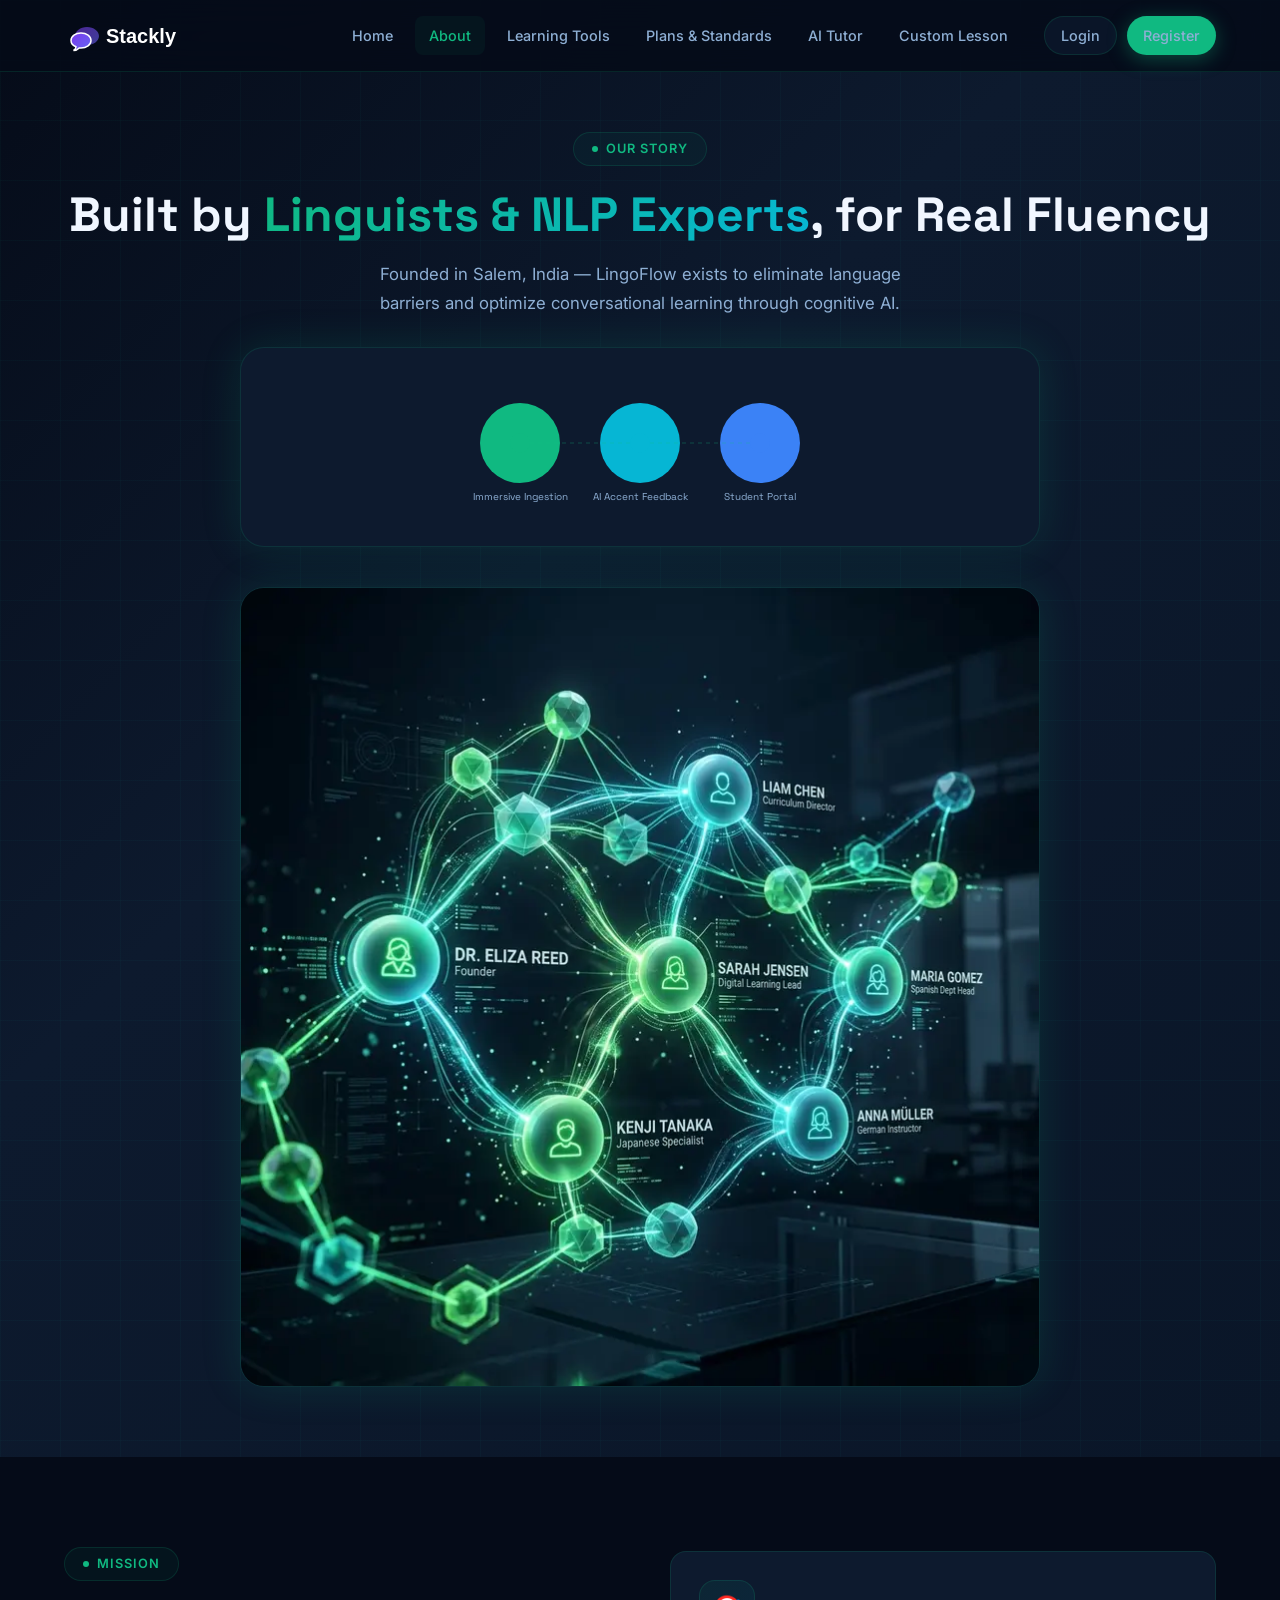
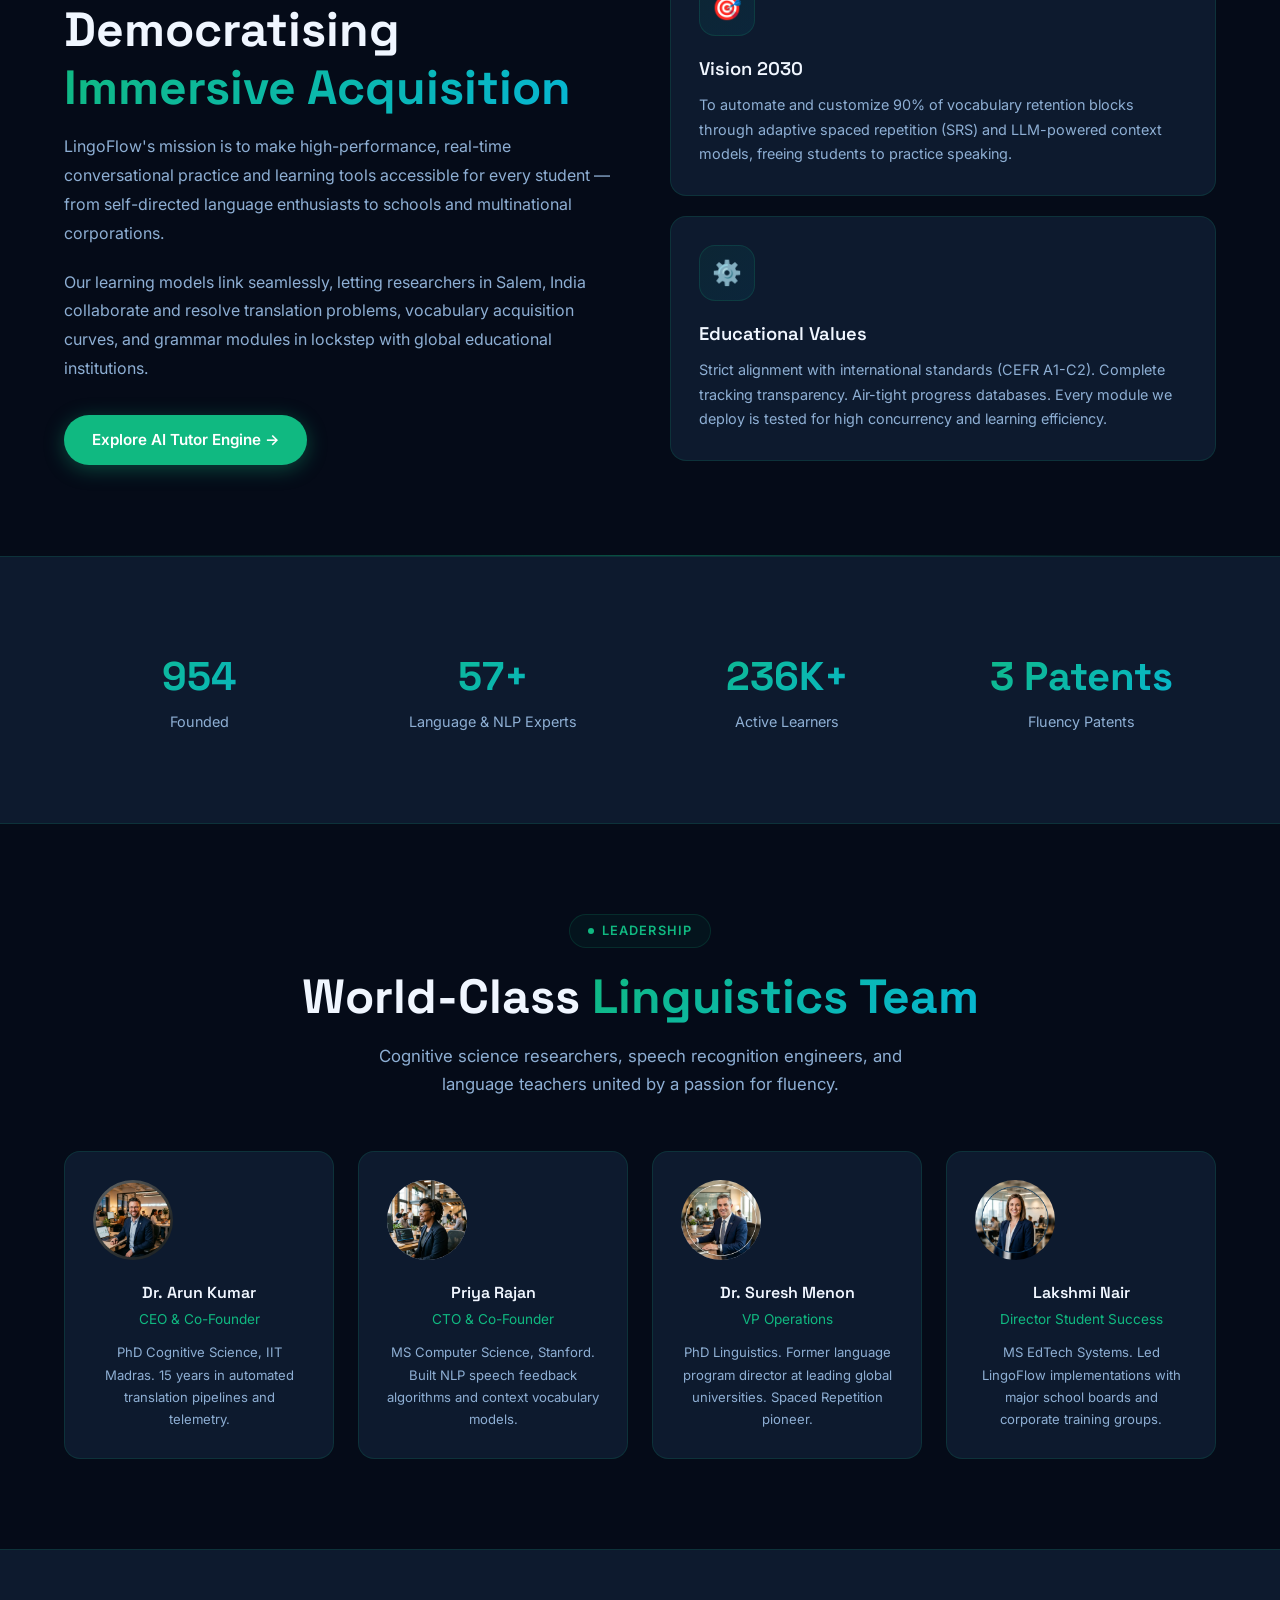
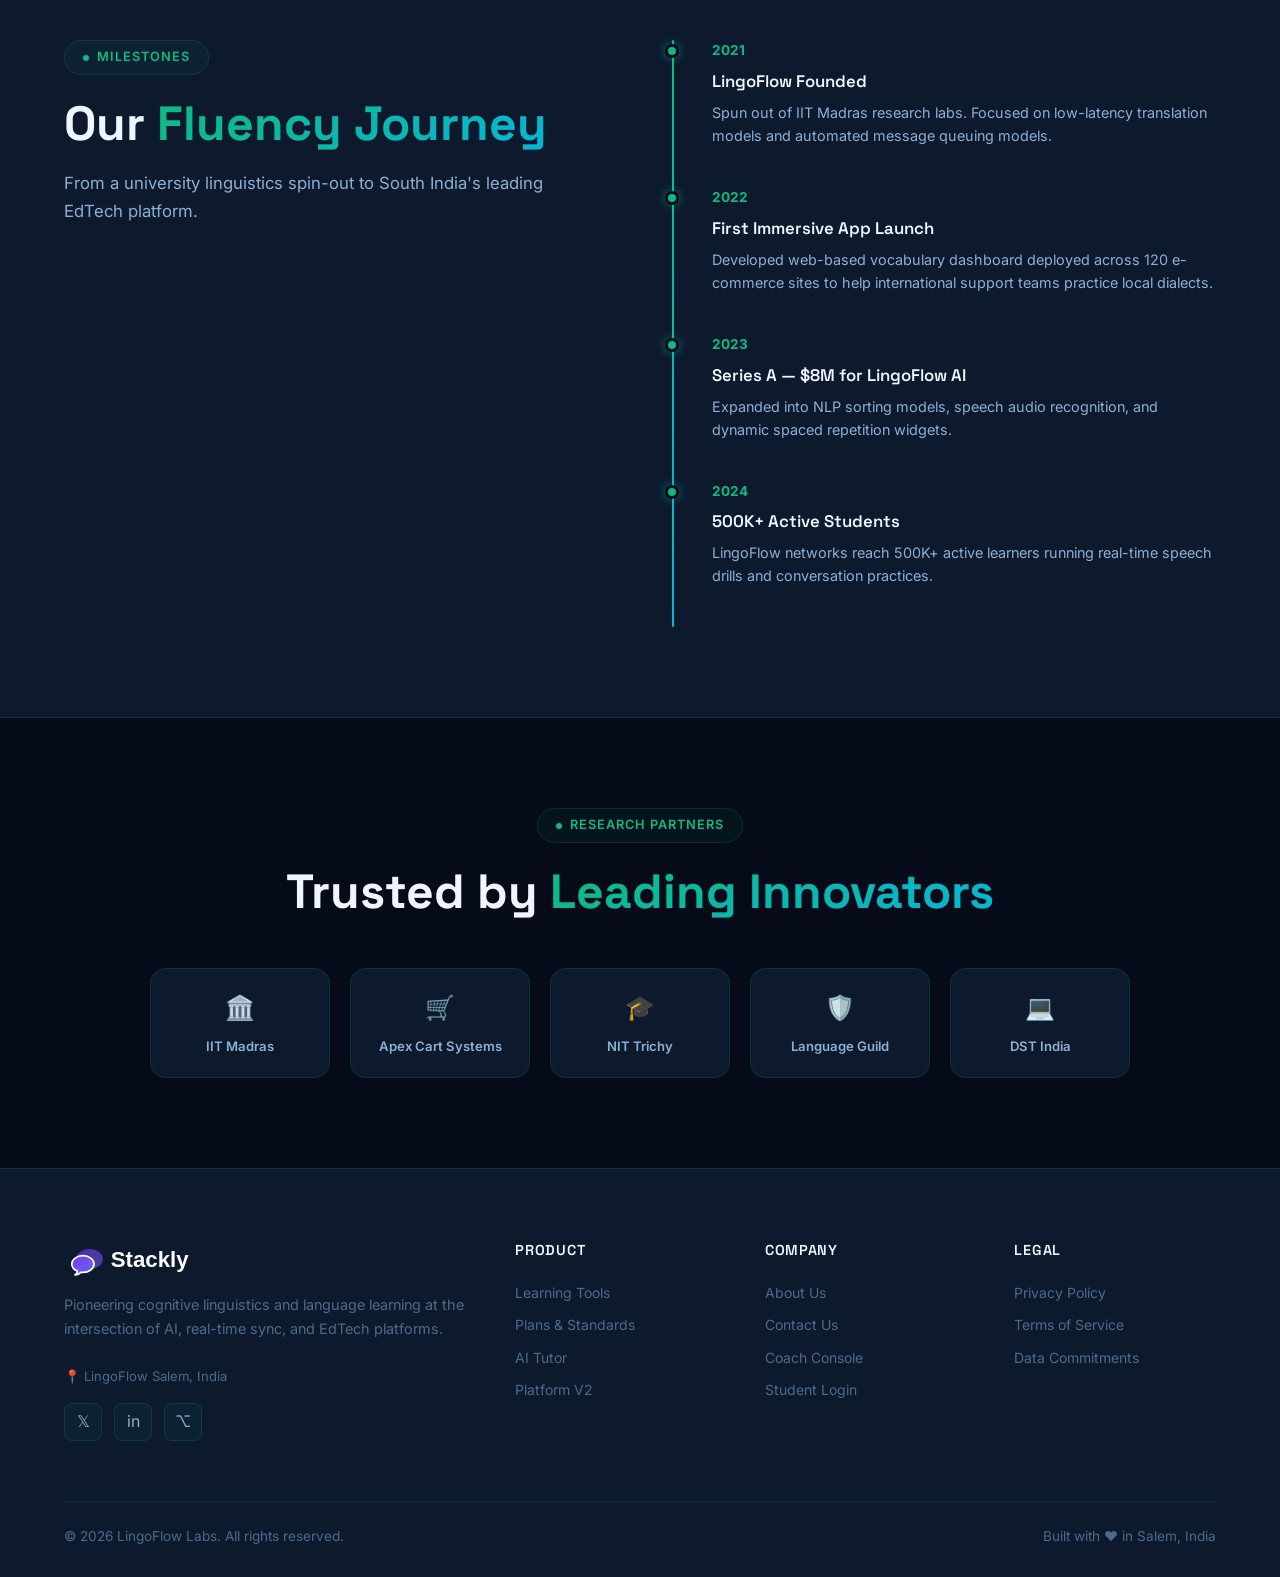
==== commit 1b7c2dd9: "Add files via upload" ====
--- a/about.html
+++ b/about.html
@@ -198,15 +198,53 @@
   </div>
 </section>
 
-<footer><div class="container-wide">
-  <div class="footer-grid">
-    <div><img src="logo.svg" alt="Stackly" class="footer-brand" style="height:40px; width:auto; margin-bottom:14px;"><p class="footer-desc">Pioneering cognitive linguistics and language learning at the intersection of AI, real-time sync, and EdTech platforms.</p><p style="font-size:.82rem;color:var(--text-muted);margin-bottom:16px;">📍 LingoFlow Salem, India</p><div class="footer-socials"><a href="404.html" class="footer-social-btn">𝕏</a><a href="404.html" class="footer-social-btn">in</a><a href="404.html" class="footer-social-btn">⌥</a></div></div>
-    <div><div class="footer-col-title">Product</div><div class="footer-links"><a href="devices.html">Learning Tools</a><a href="services.html">Plans &amp; Standards</a><a href="innovations.html">AI Tutor</a></div></div>
-    <div><div class="footer-col-title">Company</div><div class="footer-links"><a href="about.html">About Us</a><a href="contact.html">Contact Us</a><a href="dashboard.html">Coach Console</a></div></div>
-    <div><div class="footer-col-title">Legal</div><div class="footer-links"><a href="404.html">Privacy</a><a href="404.html">Terms</a></div></div>
-  </div>
-  <div class="footer-bottom"><span>© 2026 LingoFlow Labs. All rights reserved.</span><span>📍 LingoFlow Salem, India</span></div>
-</div></footer>
+<!-- FOOTER -->
+<footer>
+  <div class="container-wide">
+    <div class="footer-grid">
+      <div>
+        <img src="logo.svg" alt="Stackly" class="footer-brand" style="height:40px; width:auto; margin-bottom:14px;">
+        <p class="footer-desc">Pioneering cognitive linguistics and language learning at the intersection of AI, real-time sync, and EdTech platforms.</p>
+        <p style="font-size:0.82rem;color:var(--text-muted);margin-bottom:16px;">📍 LingoFlow Salem, India</p>
+        <div class="footer-socials">
+          <a href="404.html" class="footer-social-btn" title="Twitter">𝕏</a>
+          <a href="404.html" class="footer-social-btn" title="LinkedIn">in</a>
+          <a href="404.html" class="footer-social-btn" title="GitHub">⌥</a>
+        </div>
+      </div>
+      <div>
+        <div class="footer-col-title">Product</div>
+        <div class="footer-links">
+          <a href="devices.html">Learning Tools</a>
+          <a href="services.html">Plans &amp; Standards</a>
+          <a href="innovations.html">AI Tutor</a>
+          <a href="home2.html">Platform V2</a>
+        </div>
+      </div>
+      <div>
+        <div class="footer-col-title">Company</div>
+        <div class="footer-links">
+          <a href="about.html">About Us</a>
+          <a href="contact.html">Contact Us</a>
+          <a href="dashboard.html">Coach Console</a>
+          <a href="login.html">Student Login</a>
+        </div>
+      </div>
+      <div>
+        <div class="footer-col-title">Legal</div>
+        <div class="footer-links">
+          <a href="404.html">Privacy Policy</a>
+          <a href="404.html">Terms of Service</a>
+          <a href="404.html">Data Commitments</a>
+        </div>
+      </div>
+    </div>
+    <div class="footer-bottom">
+      <span>© 2026 LingoFlow Labs. All rights reserved.</span>
+      <span>Built with ♥ in Salem, India</span>
+    </div>
+  </div>
+</footer>
 <button id="scrollTop">↑</button>
 <script src="js/main.js"></script>
 </body></html>
--- a/css/style.css
+++ b/css/style.css
@@ -1081,12 +1081,72 @@
 .sidebar-nav-item .icon { font-size: 1.1rem; }
 
 .dashboard-main { padding: 32px; overflow-y: auto; }
-.dashboard-header { margin-bottom: 32px; }
+.dashboard-header {
+  display: flex;
+  justify-content: space-between;
+  align-items: flex-start;
+  flex-wrap: wrap;
+  gap: 16px;
+  margin-bottom: 32px;
+}
 .dashboard-title {
   font-family: var(--font-heading);
   font-size: 1.6rem; font-weight: 700;
 }
 .dashboard-subtitle { color: var(--text-secondary); font-size: 0.9rem; }
+
+/* Dashboard responsive helper classes */
+.dashboard-double-grid {
+  display: grid;
+  grid-template-columns: 2fr 1fr;
+  gap: 20px;
+  margin-bottom: 24px;
+}
+
+.dashboard-form-grid {
+  display: grid;
+  grid-template-columns: 1fr 1fr;
+  gap: 16px;
+  margin-bottom: 12px;
+}
+
+.dashboard-banner {
+  border-radius: var(--radius);
+  overflow: hidden;
+  border: 1px solid var(--border);
+  box-shadow: var(--shadow-glow);
+  margin-bottom: 28px;
+  background: linear-gradient(135deg, var(--bg-card), var(--bg-dark));
+  display: flex;
+  justify-content: space-between;
+  align-items: center;
+  padding: 20px 30px;
+  position: relative;
+  min-height: 140px;
+}
+
+.dashboard-banner-content {
+  position: relative;
+  z-index: 2;
+  flex: 1;
+}
+
+.dashboard-banner-image {
+  height: 140px;
+  width: 220px;
+  display: flex;
+  align-items: center;
+  opacity: 0.85;
+  margin-right: -30px;
+  flex-shrink: 0;
+}
+
+.dashboard-banner-image img {
+  height: 100%;
+  width: 100%;
+  object-fit: cover;
+  border-radius: 0 var(--radius) var(--radius) 0;
+}
 
 .metrics-grid {
   display: grid;
@@ -1411,3 +1471,45 @@
   color: #f97316;
 }
 
+/* Telemetry alerts styles */
+.telemetry-alert {
+  display: flex;
+  align-items: center;
+  gap: 14px;
+  padding: 14px;
+  background: rgba(239, 68, 68, 0.06);
+  border: 1px solid rgba(239, 68, 68, 0.2);
+  border-radius: var(--radius-sm);
+  margin-bottom: 12px;
+}
+.telemetry-alert.warning {
+  background: rgba(245, 158, 11, 0.06);
+  border-color: rgba(245, 158, 11, 0.2);
+}
+.telemetry-alert-icon {
+  width: 40px;
+  height: 40px;
+  background: rgba(239, 68, 68, 0.15);
+  border-radius: 50%;
+  display: flex;
+  align-items: center;
+  justify-content: center;
+  flex-shrink: 0;
+}
+.telemetry-alert.warning .telemetry-alert-icon {
+  background: rgba(245, 158, 11, 0.15);
+}
+.telemetry-alert-content {
+  flex: 1;
+}
+.telemetry-alert-title {
+  font-size: 0.9rem;
+  font-weight: 600;
+  color: var(--text-primary);
+}
+.telemetry-alert-desc {
+  font-size: 0.8rem;
+  color: var(--text-muted);
+}
+
+
--- a/css/responsive.css
+++ b/css/responsive.css
@@ -46,15 +46,51 @@
 
   .footer-grid { grid-template-columns: 1fr 1fr; }
 
-  .dashboard-layout { grid-template-columns: 1fr; }
+  .dashboard-layout {
+    grid-template-columns: 1fr;
+  }
   .dashboard-sidebar {
     position: static;
     height: auto;
+    width: 100% !important;
     display: flex; flex-wrap: wrap; gap: 8px;
-    padding: 16px 20px;
-  }
-  .sidebar-nav-item { flex: 0 0 auto; margin-bottom: 0; }
-  .dashboard-main { padding: 20px; }
+    padding: 12px 20px;
+    background: rgba(13,26,46,0.8) !important;
+    border-right: none !important;
+    border-bottom: 1px solid var(--border);
+    flex-shrink: 1 !important;
+  }
+  .dashboard-sidebar .sidebar-logo,
+  .dashboard-sidebar .sidebar-section-title {
+    display: none !important;
+  }
+  .sidebar-nav-item {
+    flex: 0 0 auto;
+    margin-bottom: 0;
+    padding: 8px 12px;
+    font-size: 0.8rem;
+  }
+  .dashboard-main {
+    padding: 20px;
+    width: 100%;
+    box-sizing: border-box;
+  }
+  .dashboard-double-grid {
+    grid-template-columns: 1fr;
+  }
+  .dashboard-banner {
+    flex-direction: column;
+    align-items: flex-start;
+    padding: 24px 20px;
+    gap: 16px;
+    min-height: auto;
+  }
+  .dashboard-banner-content {
+    padding-right: 0;
+  }
+  .dashboard-banner-image {
+    display: none;
+  }
 }
 
 /* ── Tablet Small 768px ─────────────────────────────── */
@@ -80,6 +116,63 @@
   .metrics-grid { grid-template-columns: 1fr 1fr; }
 
   .pricing-card { margin-bottom: 16px; }
+
+  .dashboard-form-grid { grid-template-columns: 1fr; }
+
+  /* Responsive Tables as Cards on Mobile */
+  .data-table, .data-table thead, .data-table tbody, .data-table th, .data-table td, .data-table tr {
+    display: block !important;
+  }
+  .data-table thead {
+    display: none !important;
+  }
+  .data-table tr {
+    margin-bottom: 16px !important;
+    border: 1px solid var(--border) !important;
+    border-radius: var(--radius-sm) !important;
+    background: var(--bg-card) !important;
+    padding: 12px !important;
+  }
+  .data-table td {
+    border: none !important;
+    padding: 8px 0 !important;
+    display: flex !important;
+    justify-content: space-between !important;
+    align-items: center !important;
+    font-size: 0.85rem !important;
+    border-bottom: 1px solid rgba(255,255,255,0.03) !important;
+    text-align: right !important;
+    word-break: break-word !important;
+  }
+  .data-table td:last-child {
+    border-bottom: none !important;
+  }
+  .data-table td::before {
+    font-weight: 600 !important;
+    color: var(--text-muted) !important;
+    font-size: 0.72rem !important;
+    text-transform: uppercase !important;
+    letter-spacing: 0.05em !important;
+    margin-right: 12px !important;
+    text-align: left !important;
+    flex-shrink: 0 !important;
+  }
+
+  /* Specific labels for Coach Table */
+  .filterable-section .data-table td:nth-of-type(1)::before { content: "Exercise ID"; }
+  .filterable-section .data-table td:nth-of-type(2)::before { content: "Student"; }
+  .filterable-section .data-table td:nth-of-type(3)::before { content: "Topic"; }
+  .filterable-section .data-table td:nth-of-type(4)::before { content: "CEFR Level"; }
+  .filterable-section .data-table td:nth-of-type(5)::before { content: "SLA Timer"; }
+  .filterable-section .data-table td:nth-of-type(6)::before { content: "Status"; }
+
+  /* Specific labels for Student Table */
+  #customerTicketsTable td:nth-of-type(1)::before { content: "Lesson ID" !important; }
+  #customerTicketsTable td:nth-of-type(2)::before { content: "Subject" !important; }
+  #customerTicketsTable td:nth-of-type(3)::before { content: "Category" !important; }
+  #customerTicketsTable td:nth-of-type(4)::before { content: "Created" !important; }
+  #customerTicketsTable td:nth-of-type(5)::before { content: "XP Remaining" !important; }
+  #customerTicketsTable td:nth-of-type(6)::before { content: "Status" !important; }
 }
 
 /* ── Mobile 480px ───────────────────────────────────── */
@@ -108,6 +201,44 @@
   .btn-lg { padding: 14px 28px; font-size: 0.95rem; }
 
   #scrollTop { bottom: 20px; right: 20px; width: 40px; height: 40px; }
+
+  /* Telemetry alerts stacked layout */
+  .telemetry-alert {
+    flex-direction: column !important;
+    align-items: flex-start !important;
+    gap: 12px !important;
+  }
+  .telemetry-alert-icon {
+    align-self: flex-start !important;
+  }
+  .telemetry-alert button {
+    width: 100% !important;
+    justify-content: center !important;
+  }
+
+  /* Sliding Ticket Drawer layout adjustments */
+  .drawer-footer {
+    flex-direction: column !important;
+    gap: 8px !important;
+    padding: 16px !important;
+  }
+  .drawer-footer button {
+    width: 100% !important;
+  }
+  .ticket-drawer {
+    width: 100% !important;
+  }
+
+  /* Chart spacing and label sizing */
+  .chart-container {
+    padding: 16px !important;
+  }
+  .chart-bars {
+    gap: 4px !important;
+  }
+  .chart-labels span {
+    font-size: 0.62rem !important;
+  }
 }
 
 /* ── Mobile Small 320px ────────────────────────────── */
@@ -115,4 +246,34 @@
   .hero-title { font-size: 1.6rem; }
   .section-title { font-size: 1.5rem; }
   .pricing-price { font-size: 2.2rem; }
-}
+
+  /* Dashboards micro-screen elements scaling */
+  .dashboard-title {
+    font-size: 1.35rem !important;
+  }
+  .metric-value {
+    font-size: 1.5rem !important;
+  }
+  .telemetry-alert-title {
+    font-size: 0.8rem !important;
+  }
+  .telemetry-alert-desc {
+    font-size: 0.75rem !important;
+  }
+  .chat-bubble {
+    font-size: 0.8rem !important;
+    padding: 8px 12px !important;
+  }
+  .chart-labels span {
+    font-size: 0.52rem !important;
+  }
+  .map-grid {
+    gap: 2px !important;
+  }
+  #userProfile {
+    padding: 6px 12px !important;
+  }
+  #userEmailDisplay {
+    font-size: 0.75rem !important;
+  }
+}
